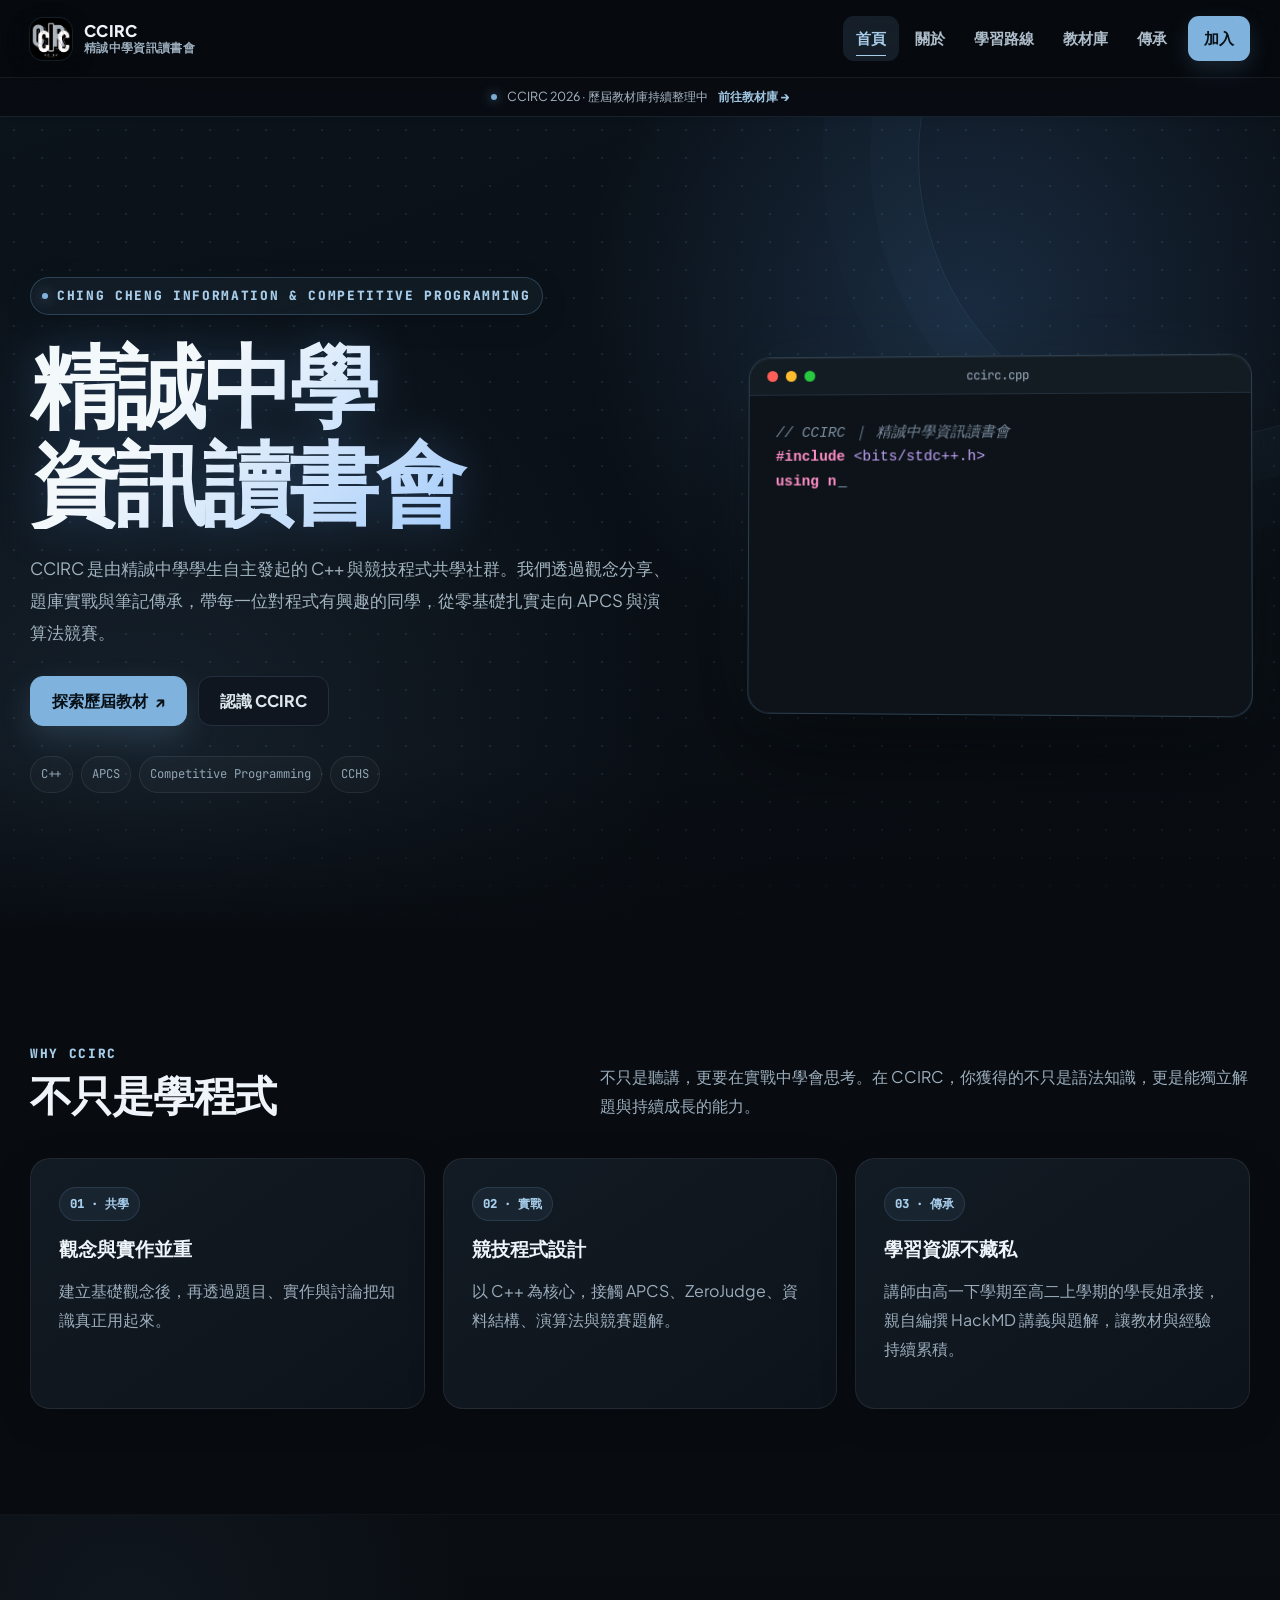
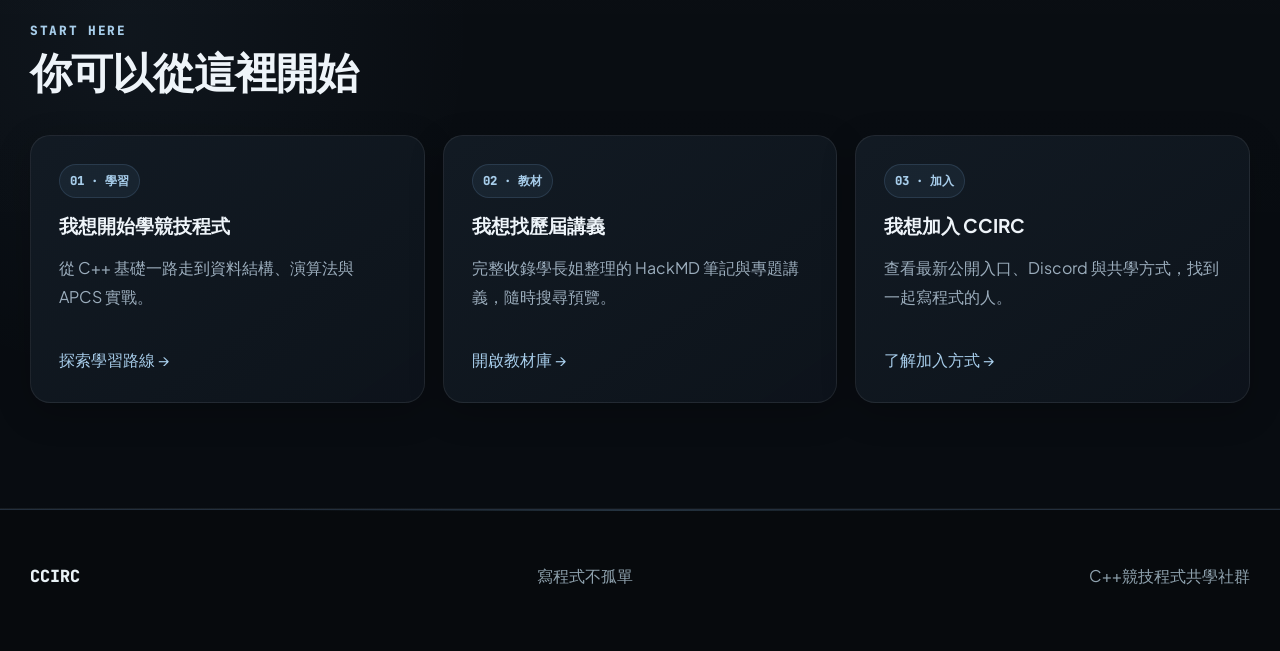
==== index.html @ b78e2c84 "Update index.html" ====
<!doctype html>
<html lang="zh-Hant">
<head>
  <!-- Google tag (gtag.js) -->
  <script async src="https://www.googletagmanager.com/gtag/js?id=G-T9XY0K5D8R"></script>
  <script>
    window.dataLayer = window.dataLayer || [];
    function gtag(){dataLayer.push(arguments);}
    gtag('js', new Date());
  
    gtag('config', 'G-T9XY0K5D8R');
  </script>
  
  <meta name="google-site-verification" content="6H_nYZT_X8BZEgscXC9FrUZGqtCmU8B-8kGt2XJng6M" />
  
  <meta charset="utf-8">
  <meta name="viewport" content="width=device-width,initial-scale=1">
  <title>精誠中學資訊讀書會 CCIRC</title>
  <meta name="description" content="精誠中學資訊讀書會 CCIRC｜C++ 競技程式共學社群，整理歷屆教材、競賽經驗與學習資源。">
  <meta name="theme-color" content="#080c11">
  <link rel="icon" href="favicon.ico" sizes="any"><link rel="icon" type="image/png" sizes="32x32" href="images/favicon-32.png"><link rel="icon" type="image/png" sizes="16x16" href="images/favicon-16.png"><link rel="apple-touch-icon" href="images/apple-touch-icon.png">
  <link rel="stylesheet" href="css/style.css">
  <meta property="og:title" content="精誠中學資訊讀書會 CCIRC｜C++ 競技程式共學社群">
  <meta property="og:description" content="精誠中學資訊讀書會 CCIRC｜C++ 競技程式共學社群，整理歷屆教材、競賽經驗與學習資源。">
  <meta property="og:type" content="website"><meta property="og:image" content="images/logo.png"><meta name="twitter:image" content="images/logo.png">
  <meta name="twitter:card" content="summary">
  <script type="application/ld+json">{"@context":"https://schema.org","@graph":[{"@type":"Organization","name":"精誠中學資訊讀書會 CCIRC","description":"C++ 競技程式共學社群。","logo":"https://ccirc.example.com/images/logo.png","sameAs":["https://www.instagram.com/cchs.ccirc115/","https://hackmd.io/@ccirc","https://hackmd.io/@ccirc3"]},{"@type":"WebSite","name":"精誠中學資訊讀書會 CCIRC","inLanguage":"zh-Hant"}]}</script>
</head>
<body>
<a class="skip-link" href="#main-content">跳到主要內容</a>
<header class="site-header">
  <div class="wrap nav">
    <a class="brand" href="index.html"><img class="brand-mark" src="images/logo.png" alt="CCIRC" width="44" height="44"><span class="brand-text"><span class="brand-title">CCIRC</span><span class="brand-sub">精誠中學資訊讀書會</span></span></a>
    <button class="nav-toggle" aria-label="開啟網站選單" aria-expanded="false" aria-controls="site-nav">☰</button>
    <nav id="site-nav" class="nav-links" aria-label="主要選單">
      <a href="index.html">首頁</a><a href="pages/about.html">關於</a><a href="pages/learning.html">學習路線</a>
      <a href="pages/resources.html">教材庫</a><a href="pages/legacy.html">傳承</a>
      <a href="pages/join.html" class="nav-cta">加入</a>
    </nav>
  </div>
</header>

<main id="main-content">
  <section class="hero">
    <div class="wrap hero-grid">
      <div>
        <p class="eyebrow">CHING CHENG INFORMATION &amp; COMPETITIVE PROGRAMMING</p>
        <h1>精誠中學<br>資訊讀書會</h1>
        <p class="lead">CCIRC 是由精誠中學學生自主發起的 C++ 與競技程式共學社群。我們透過觀念分享、題庫實戰與筆記傳承，帶每一位對程式有興趣的同學，從零基礎扎實走向 APCS 與演算法競賽。</p>
        <div class="btns">
          <a class="btn btn-primary" href="pages/resources.html">探索歷屆教材 <span>↗</span></a>
          <a class="btn btn-secondary" href="pages/about.html">認識 CCIRC</a>
        </div>
        <div class="hero-meta" aria-label="CCIRC 核心特色">
          <span>C++</span><span>APCS</span><span>Competitive Programming</span><span>CCHS</span>
        </div>
      </div>

      <div class="terminal-card">
        <div class="terminal-header">
          <div class="terminal-dots"><span class="dot dot-red"></span><span class="dot dot-yellow"></span><span class="dot dot-green"></span></div>
          <div class="terminal-title">ccirc.cpp</div>
        </div>
        <div class="terminal-body">
          <pre><code id="terminalCode"></code><span class="cursor">_</span></pre>
        </div>
      </div>
    </div>
  </section>

  <section class="section">
    <div class="wrap">
      <div class="section-head">
        <div>
          <p class="kicker">WHY CCIRC</p>
          <h2>不只是學程式</h2>
        </div>
        <p>不只是聽講，更要在實戰中學會思考。在 CCIRC，你獲得的不只是語法知識，更是能獨立解題與持續成長的能力。</p>
      </div>
      <div class="grid">
        <article class="card">
          <span class="badge">01 · 共學</span>
          <h3>觀念與實作並重</h3>
          <p>建立基礎觀念後，再透過題目、實作與討論把知識真正用起來。</p>
        </article>
        <article class="card">
          <span class="badge">02 · 實戰</span>
          <h3>競技程式設計</h3>
          <p>以 C++ 為核心，接觸 APCS、ZeroJudge、資料結構、演算法與競賽題解。</p>
        </article>
        <article class="card">
          <span class="badge">03 · 傳承</span>
          <h3>學習資源不藏私</h3>
          <p>講師由高一下學期至高二上學期的學長姐承接，親自編撰 HackMD 講義與題解，讓教材與經驗持續累積。</p>
        </article>
      </div>
    </div>
  </section>

  <section class="section bg-alt">
    <div class="wrap">
      <div class="section-head">
        <div>
          <p class="kicker">START HERE</p>
          <h2>你可以從這裡開始</h2>
        </div>
      </div>
      <div class="grid start-grid">
        <a class="card" href="pages/learning.html">
          <span class="badge">01 · 學習</span>
          <h3>我想開始學競技程式</h3>
          <p>從 C++ 基礎一路走到資料結構、演算法與 APCS 實戰。</p>
          <span class="arrow">探索學習路線 →</span>
        </a>
        <a class="card" href="pages/resources.html">
          <span class="badge">02 · 教材</span>
          <h3>我想找歷屆講義</h3>
          <p>完整收錄學長姐整理的 HackMD 筆記與專題講義，隨時搜尋預覽。</p>
          <span class="arrow">開啟教材庫 →</span>
        </a>
        <a class="card" href="pages/join.html">
          <span class="badge">03 · 加入</span>
          <h3>我想加入 CCIRC</h3>
          <p>查看最新公開入口、Discord 與共學方式，找到一起寫程式的人。</p>
          <span class="arrow">了解加入方式 →</span>
        </a>
      </div>
    </div>
  </section>
</main>

<footer class="site-footer">
  <div class="wrap footer-inner">
    <span class="footer-brand">CCIRC</span>
    <span>寫程式不孤單</span>
    <span>C++競技程式共學社群</span>
  </div>
</footer>
<script src="js/main.js"></script>
<script src="js/terminal.js"></script>
</body>
</html>
---- css/style.css ----
@import url('https://fonts.googleapis.com/css2?family=JetBrains+Mono:wght@400;600;700&family=Plus+Jakarta+Sans:wght@500;700;800;900&display=swap');

:root{
  --brand:#7fb3dd;
  --brand-strong:#a7cdea;
  --brand-glow:#60a5fa;
  --brand-soft:rgba(127,179,221,.12);
  --brand-line:rgba(127,179,221,.26);
  --bg:#080c11;
  --bg-alt:#0b1119;
  --surface:#10161f;
  --surface-2:#151d28;
  --surface-3:#1a2430;
  --text:#eef4f9;
  --muted:#9badbc;
  --line:#232f3d;
  --header-height:76px;
  --radius:20px;
  --shadow:0 24px 70px rgba(0,0,0,.4);
  --ease:cubic-bezier(.22,.61,.36,1);
  --font-main:'Plus Jakarta Sans','Inter','Noto Sans TC','PingFang TC','Microsoft JhengHei',sans-serif;
  --font-mono:'JetBrains Mono',Consolas,Monaco,monospace;
}
*{box-sizing:border-box}
html{scroll-behavior:smooth;scroll-padding-top:calc(var(--header-height) + 14px);overflow-x:hidden}
body{margin:0;min-width:0;min-height:100vh;overflow-x:hidden;color:var(--text);background:var(--bg);font-family:var(--font-main);line-height:1.75;-webkit-font-smoothing:antialiased}
body.modal-is-open{overflow:hidden}
a{color:inherit;text-decoration:none}
button,input,select{font:inherit}
button{color:inherit}
img,svg,video,iframe{max-width:100%}
.wrap{width:min(1160px,calc(100% - 40px));margin-inline:auto}

/* Accessibility */
.skip-link{position:fixed;left:14px;top:10px;z-index:9000;padding:9px 13px;border-radius:10px;background:var(--brand);color:#081118;font-weight:900;transform:translateY(-160%);transition:transform .18s ease}
.skip-link:focus{transform:translateY(0)}
a:focus-visible,button:focus-visible,input:focus-visible,select:focus-visible{outline:2px solid var(--brand-strong);outline-offset:3px;border-radius:4px}

/* Header / Nav */
.site-header{position:fixed;top:0;left:0;right:0;width:100%;height:var(--header-height);z-index:5000;background:rgba(7,10,14,.78);border-bottom:1px solid var(--line);backdrop-filter:blur(16px);-webkit-backdrop-filter:blur(16px)}
.nav{height:100%;display:flex;align-items:center;justify-content:space-between;gap:18px}
.brand{display:flex;align-items:center;gap:11px;font-weight:900;letter-spacing:.02em}
.brand-mark{width:44px;height:44px;border-radius:14px;display:block;object-fit:cover;background:#000;flex:0 0 auto}
.brand-text{display:flex;flex-direction:column;line-height:1.25}
.brand-text .brand-title{font-size:1rem;color:var(--text)}
.brand-text .brand-sub{font-size:.72rem;color:var(--muted);font-weight:700}
.nav-links{display:flex;align-items:center;gap:4px}
.nav-links a{padding:9px 12px;border-radius:11px;color:#b7c6cf;font-weight:700;font-size:.94rem;white-space:nowrap;transition:background .18s ease,color .18s ease}
.nav-links a:hover,.nav-links a.active{background:var(--brand-soft);color:var(--brand-strong)}
.nav-links a.nav-cta{background:var(--brand);color:#081118;font-weight:800}
.nav-links a.nav-cta:hover{background:var(--brand-strong);color:#081118}
.nav-toggle{display:none;border:1px solid var(--line);background:var(--surface);border-radius:10px;padding:8px 11px;cursor:pointer}
main{display:block;padding-top:var(--header-height)}

/* Hero */
.hero{position:relative;overflow:hidden;padding:112px 0 96px;background-image:radial-gradient(circle at 82% 12%,rgba(96,165,250,.16),transparent 40%),radial-gradient(circle at 8% 85%,rgba(127,179,221,.10),transparent 45%),radial-gradient(rgba(127,179,221,.16) 1.1px,transparent 1.1px),linear-gradient(160deg,#0b131b,#080c11);background-size:100% 100%,100% 100%,26px 26px,100% 100%}
.hero:before{content:"";position:absolute;width:560px;height:560px;right:-200px;top:-240px;border:1px solid rgba(127,179,221,.12);border-radius:50%;box-shadow:0 0 0 48px rgba(127,179,221,.02),0 0 0 96px rgba(127,179,221,.012);pointer-events:none}
.hero-grid{display:grid;grid-template-columns:minmax(0,1.05fr) minmax(340px,.95fr);gap:52px;align-items:center;position:relative;z-index:1}
.eyebrow,.kicker{margin:0;color:var(--brand-strong);font-weight:800;letter-spacing:.13em;font-size:.8rem;font-family:var(--font-mono)}
.hero h1,.page-head h1{margin:14px 0 23px;font-size:clamp(2.6rem,6.4vw,4.9rem);line-height:1.08;letter-spacing:-.04em;font-weight:900}
.hero h1{background:linear-gradient(135deg,#f3f8fb 25%,var(--brand-glow) 120%);-webkit-background-clip:text;background-clip:text;-webkit-text-fill-color:transparent;filter:drop-shadow(0 0 22px rgba(96,165,250,.22))}
.lead{max-width:680px;margin:0;color:#a2b4c0;font-size:1.08rem}
.btns{display:flex;flex-wrap:wrap;gap:11px;margin-top:28px}
.btn,.small-btn{display:inline-flex;align-items:center;justify-content:center;gap:6px;border:1px solid var(--line);border-radius:11px;cursor:pointer;font-weight:750;transition:transform .18s var(--ease),background .18s ease,border-color .18s ease,box-shadow .18s ease}
.btn{min-height:47px;padding:0 19px}
.btn:hover,.small-btn:hover{transform:translateY(-2px)}
.btn-primary,.small-btn.primary{background:var(--brand);border-color:var(--brand);color:#081118}
.btn-primary:hover,.small-btn.primary:hover{background:var(--brand-strong);box-shadow:0 0 22px rgba(96,165,250,.28)}
.btn-secondary,.small-btn{background:var(--surface);color:#dce8ee}
.btn-secondary:hover,.small-btn:hover{border-color:var(--brand-line);background:var(--surface-2)}

/* Terminal card */
.terminal-card{background:#0d1319;border:1px solid rgba(127,179,221,.28);border-radius:18px;overflow:hidden;box-shadow:0 22px 60px rgba(0,0,0,.55),0 0 40px rgba(127,179,221,.10);font-family:var(--font-mono);width:100%;max-width:560px;margin-left:auto;transition:border-color .3s ease,box-shadow .3s ease}
.terminal-card:hover{border-color:rgba(127,179,221,.5);box-shadow:0 26px 70px rgba(0,0,0,.6),0 0 55px rgba(127,179,221,.2)}
.terminal-header{background:#131b23;padding:12px 18px;display:flex;align-items:center;border-bottom:1px solid var(--line);position:relative}
.terminal-dots{display:flex;gap:8px}
.dot{width:11px;height:11px;border-radius:50%}
.dot-red{background:#ff5f56}.dot-yellow{background:#ffbd2e}.dot-green{background:#27c93f}
.terminal-title{position:absolute;left:50%;transform:translateX(-50%);font-size:.78rem;color:var(--muted)}
.terminal-body{padding:22px 24px;color:var(--text);font-size:.92rem;line-height:1.65;min-height:260px}
.terminal-body pre{margin:0;white-space:pre-wrap;word-break:break-word}
.cursor{display:inline-block;color:var(--brand-strong);font-weight:bold;animation:blink .8s infinite;margin-left:2px}
@keyframes blink{0%,100%{opacity:1}50%{opacity:0}}
.token-comment{color:#7a8a9c;font-style:italic}
.token-keyword{color:#ff8fc7;font-weight:700}
.token-header{color:#c3a4fb}
.token-string{color:#f3f79e}
.token-func{color:#63f091}

/* Cards / sections */
.hero-panel,.card{background:var(--surface);border:1px solid var(--line);border-radius:var(--radius);box-shadow:0 10px 34px rgba(0,0,0,.22)}
.hero-panel{padding:30px;box-shadow:var(--shadow)}
.badge,.tag{display:inline-flex;align-items:center;padding:5px 10px;border-radius:999px;background:var(--brand-soft);color:var(--brand-strong);font-weight:800;font-size:.77rem;font-family:var(--font-mono)}
.hero-panel h2{font-size:1.6rem;line-height:1.4;margin:22px 0 18px}
.hero-panel p,.card p,.section-head>p,.page-head p{color:var(--muted)}
.mini-stat{display:grid;grid-template-columns:repeat(2,minmax(0,1fr));gap:12px;margin-top:20px}
.mini-stat div{padding:16px;background:var(--brand-soft);border:1px solid rgba(127,179,221,.1);border-radius:15px}
.mini-stat strong{display:block;color:var(--brand-strong);font-size:1.5rem;line-height:1.2;font-family:var(--font-mono)}
.mini-stat span{display:block;color:#a9bac5;margin-top:4px;font-size:.9rem}
.section{padding:80px 0}
.section-head{display:flex;justify-content:space-between;gap:30px;align-items:end;margin-bottom:30px}
.section-head>div{min-width:0}
.section-head h2{margin:5px 0 0;font-size:clamp(1.8rem,4vw,2.6rem);line-height:1.2;font-weight:850}
.section-head>p{max-width:650px;margin:0}
.section-head.center{display:block;text-align:center;max-width:640px;margin-inline:auto}
.section-head.center>p{margin:12px auto 0}
.grid{display:grid;grid-template-columns:repeat(3,minmax(0,1fr));gap:18px}
.grid-2{grid-template-columns:repeat(2,minmax(0,1fr))}
.card{padding:24px;min-width:0;transition:transform .25s var(--ease),border-color .18s ease,box-shadow .25s ease}
.card:hover{transform:translateY(-4px);border-color:var(--brand-line);box-shadow:0 10px 30px rgba(0,0,0,.5),0 0 22px rgba(127,179,221,.12)}
.card-icon{font-size:1.7rem;margin-bottom:10px}
.card h3{margin:14px 0 8px;line-height:1.4}
.card-icon+h3{margin-top:0}

.page-head{padding:70px 0 46px;background:linear-gradient(150deg,#0c141c,#0e1620);border-bottom:1px solid var(--line)}
.page-head h1{font-size:clamp(2.4rem,5.6vw,4.2rem);color:#edf4f8}
.page-head p{max-width:760px;margin:0;font-size:1.05rem}

/* Info block (about page) */
.info-block h2{font-size:1.7rem;margin:0 0 14px;font-weight:850}
.info-block h3{font-size:1.2rem;margin:0 0 14px}
.info-block p{color:var(--muted);margin:0 0 14px}
.info-block p:last-child{margin-bottom:0}
.info-block.panel{background:var(--surface);border:1px solid var(--line);border-radius:var(--radius);padding:30px}
.timeline-list{list-style:none;margin:0;padding:0}
.timeline-list li{margin-bottom:16px;color:var(--muted);font-size:.94rem;padding-left:18px;position:relative}
.timeline-list li:before{content:"";position:absolute;left:0;top:9px;width:6px;height:6px;border-radius:50%;background:var(--brand)}
.timeline-list strong{color:var(--text)}
.partner-subtitle{font-size:1rem;color:var(--brand-strong);margin:0 0 18px;text-align:center;font-family:var(--font-mono);letter-spacing:.04em}
.support-card-wrap{max-width:720px;margin:0 auto 8px;width:100%}
.support-equal-card{padding:22px 28px;min-height:110px;display:flex;align-items:center;gap:22px;border-radius:16px;background:var(--surface);border:1px solid var(--line);text-decoration:none;transition:all .25s ease}
.support-equal-card:hover{border-color:var(--brand-line);transform:translateY(-3px);box-shadow:0 10px 28px rgba(0,0,0,.35)}
.school-logo-box{width:62px;height:62px;border-radius:50%;background:#fff;border:2px solid rgba(255,255,255,.85);display:flex;align-items:center;justify-content:center;flex-shrink:0;padding:6px;box-shadow:0 0 15px rgba(255,255,255,.18)}
.school-logo{width:100%;height:100%;object-fit:contain}
.partner-info h3,.advisor-info h3{font-size:1.15rem;color:var(--text);margin:0 0 4px}
.text-accent{color:var(--brand-strong)}
.alumni-box{background:linear-gradient(135deg,rgba(127,179,221,.09) 0%,rgba(16,22,31,.9) 100%)}
.alumni-badge{font-family:var(--font-mono);font-size:.78rem;font-weight:800;color:#fbbf24;background:rgba(251,191,36,.12);border:1px solid rgba(251,191,36,.32);padding:8px 15px;border-radius:50px;flex-shrink:0}
.alumni-text h3{font-size:1.08rem;color:var(--text);margin-bottom:4px}
.alumni-text p{font-size:.9rem;color:var(--muted);margin:0}

/* Roadmap (learning page) */
.roadmap{position:relative;max-width:840px;margin:0 auto;padding-left:32px}
.roadmap:before{content:"";position:absolute;top:6px;bottom:6px;left:20px;width:2px;background:linear-gradient(180deg,var(--brand) 0%,rgba(35,47,61,.2) 100%)}
.roadmap-step{position:relative;margin-bottom:34px}
.roadmap-step:last-child{margin-bottom:0}
.roadmap-marker{position:absolute;left:-32px;top:0;width:42px;height:42px;border-radius:50%;background:var(--bg);border:2px solid var(--brand);color:var(--text);display:flex;align-items:center;justify-content:center;font-weight:800;font-size:.86rem;font-family:var(--font-mono);z-index:2;box-shadow:0 0 14px rgba(127,179,221,.3)}
.roadmap-content{background:var(--surface);border:1px solid var(--line);border-radius:18px;padding:24px;margin-left:26px;transition:transform .2s ease,border-color .2s ease}
.roadmap-content:hover{transform:translateY(-3px);border-color:var(--brand-line)}
.roadmap-header{display:flex;align-items:center;gap:12px;margin-bottom:10px;flex-wrap:wrap}
.roadmap-header h3{font-size:1.2rem;color:var(--text);margin:0}
.roadmap-desc{color:var(--muted);font-size:.92rem;margin:0 0 16px}
.roadmap-topics{list-style:none;padding:0;margin:0 0 16px}
.roadmap-topics li{font-size:.9rem;color:var(--muted);position:relative;padding-left:20px;margin-bottom:7px}
.roadmap-topics li:before{content:"▸";position:absolute;left:0;color:var(--brand-strong)}
.roadmap-topics code{background:var(--bg-alt);color:var(--brand-strong);padding:2px 6px;border-radius:4px;font-family:var(--font-mono);font-size:.82rem}
.roadmap-footer{border-top:1px dashed var(--line);padding-top:12px;margin-top:4px}
.target-badge{font-size:.8rem;color:var(--brand-strong);font-weight:700;font-family:var(--font-mono)}
.tag-basic{background:rgba(52,211,153,.15);color:#34d399}
.tag-stl{background:rgba(96,165,250,.15);color:#60a5fa}
.tag-algo{background:rgba(251,191,36,.15);color:#fbbf24}
.tag-advanced{background:rgba(248,113,113,.15);color:#f87171}

/* Resources */
.notice{padding:16px 20px;background:var(--brand-soft);border:1px solid rgba(127,179,221,.16);border-left:4px solid var(--brand);border-radius:12px;color:#b8c8d2;display:flex;gap:14px;align-items:flex-start}
.notice-icon{font-size:1.3rem;line-height:1.2}
.resource-toolbar{display:grid;grid-template-columns:minmax(0,1fr) auto auto;gap:10px;margin:24px 0}
.resource-toolbar input,.resource-toolbar select{width:100%;min-height:47px;padding:0 14px;border:1px solid var(--line);border-radius:11px;background:var(--surface);color:var(--text);outline:none}
.resource-toolbar input::placeholder{color:#718693}
.resource-toolbar input:focus,.resource-toolbar select:focus{border-color:var(--brand);box-shadow:0 0 0 3px rgba(127,179,221,.12)}
.cohort-filters{display:flex;flex-wrap:wrap;gap:9px;margin-bottom:24px}
.filter-chip{background:var(--surface);border:1px solid var(--line);color:var(--muted);padding:9px 16px;border-radius:30px;font-size:.86rem;font-weight:700;cursor:pointer;transition:all .18s ease}
.filter-chip.active,.filter-chip:hover{background:var(--brand);color:#081118;border-color:var(--brand)}
.resource-grid{display:grid;grid-template-columns:repeat(3,minmax(0,1fr));gap:18px;min-width:0}
.resource-card{display:flex;flex-direction:column}
.resource-card h3{overflow-wrap:anywhere;margin-top:14px}
.resource-card p{font-size:.94rem;overflow-wrap:anywhere;flex:1 0 auto}
.tags{display:flex;gap:7px;flex-wrap:wrap}
.actions{display:flex;gap:8px;flex-wrap:wrap;margin-top:17px}
.small-btn{padding:8px 12px;font-size:.88rem}
.empty{padding:36px;text-align:center;color:var(--muted);background:var(--surface);border:1px dashed var(--line);border-radius:16px}

/* Timeline (legacy page) */
.timeline{position:relative;max-width:900px}
.timeline:before{content:"";position:absolute;left:14px;top:8px;bottom:0;width:2px;background:var(--line)}
.timeline-item{position:relative;padding:0 0 36px 50px}
.timeline-dot{position:absolute;left:7px;top:7px;width:16px;height:16px;border-radius:50%;background:var(--brand);border:4px solid var(--bg);box-shadow:0 0 0 2px var(--brand)}

/* Footer */
.site-footer{padding:42px 0;border-top:1px solid var(--line);background:#070a0d;color:#8fa2ae}
.footer-inner{display:flex;justify-content:space-between;gap:20px;flex-wrap:wrap}
.footer-brand{font-weight:900;color:#e8f1f5;font-family:var(--font-mono)}
.back-to-top{position:fixed;right:20px;bottom:20px;z-index:5200;width:46px;height:46px;border:1px solid var(--brand-line);border-radius:50%;background:#131c25;color:#dcebf4;display:grid;place-items:center;cursor:pointer;font-size:1.15rem;font-weight:900;opacity:0;visibility:hidden;pointer-events:none;transform:translateY(8px);transition:opacity .18s ease,visibility .18s ease,transform .18s ease,background .18s ease;box-shadow:0 12px 30px rgba(0,0,0,.35)}
.back-to-top.is-visible{opacity:1;visibility:visible;pointer-events:auto;transform:translateY(0)}
.back-to-top:hover{background:#1c2b38}

/* Modal (resource preview) */
.modal{position:fixed;inset:0;z-index:7000;display:none;align-items:center;justify-content:center;padding:20px;background:rgba(3,6,9,.8);backdrop-filter:blur(6px);-webkit-backdrop-filter:blur(6px)}
.modal.open{display:flex}
.modal-box{width:min(1100px,100%);height:min(88vh,900px);min-height:0;background:var(--surface);border:1px solid var(--line);border-radius:18px;overflow:hidden;box-shadow:0 30px 100px rgba(0,0,0,.55);display:flex;flex-direction:column}
.modal-head{flex:0 0 auto;min-height:58px;display:flex;align-items:center;justify-content:space-between;gap:15px;padding:11px 15px;border-bottom:1px solid var(--line);background:#11181f}
.modal-head strong{overflow:hidden;text-overflow:ellipsis;white-space:nowrap}
.modal-close{width:36px;height:36px;border:1px solid var(--line);border-radius:10px;background:var(--surface-2);color:#cfe2ed;cursor:pointer;font-size:1.25rem;line-height:1}
.preview-frame{display:block;flex:1 1 auto;width:100%;height:100%;min-height:0;border:0;background:#fff}
.modal-foot{flex:0 0 auto;display:flex;justify-content:flex-end;padding:10px 14px;border-top:1px solid var(--line);background:#0e151b}
.preview-fallback{flex:0 0 auto;padding:11px 14px;border-top:1px solid var(--line);background:#141e26;color:#a8bbc6}
.preview-fallback strong{display:block;color:#e7f1f5}
.preview-fallback span{font-size:.84rem}


/* Stories page removed — archive styles intentionally omitted. */


/* =========================================================
   CCIRC V4 UI UPGRADE
   Inspired by contemporary motion-led landing pages and
   announcement/banner component patterns.
   Brand palette intentionally preserved.
   ========================================================= */

:root{
  --ui-max:1220px;
  --glass:rgba(13,19,26,.72);
  --glass-strong:rgba(16,23,31,.9);
  --hairline:rgba(255,255,255,.075);
  --motion-fast:180ms;
  --motion-med:420ms;
  --motion-slow:760ms;
}

::selection{background:rgba(127,179,221,.28);color:var(--text)}
body{background:
  radial-gradient(circle at 50% -10%,rgba(127,179,221,.035),transparent 34%),
  var(--bg)}
body:before{
  content:"";position:fixed;inset:0;pointer-events:none;z-index:-2;
  background-image:linear-gradient(rgba(127,179,221,.025) 1px,transparent 1px),
                   linear-gradient(90deg,rgba(127,179,221,.025) 1px,transparent 1px);
  background-size:48px 48px;
  mask-image:linear-gradient(to bottom,black,transparent 75%);
}

.wrap{width:min(var(--ui-max),calc(100% - 44px))}
.site-header{
  height:78px;
  background:rgba(6,9,13,.64);
  border-bottom:1px solid rgba(255,255,255,.07);
  box-shadow:0 10px 40px rgba(0,0,0,.12);
  transition:background .3s ease,box-shadow .3s ease,transform .3s ease;
}
.site-header.is-scrolled{
  background:rgba(7,10,14,.88);
  box-shadow:0 16px 48px rgba(0,0,0,.28);
}
.brand{gap:12px}
.brand-mark{
  width:42px;height:42px;border-radius:13px;
  box-shadow:0 0 0 1px rgba(127,179,221,.12),0 8px 24px rgba(0,0,0,.22);
  transition:transform .35s var(--ease),box-shadow .35s ease;
}
.brand:hover .brand-mark{transform:rotate(-4deg) scale(1.04);box-shadow:0 0 0 1px var(--brand-line),0 10px 30px rgba(0,0,0,.3)}
.nav-links{gap:3px}
.nav-links a{
  position:relative;
  padding:9px 13px;
  color:#aebdca;
}
.nav-links a:after{
  content:"";position:absolute;left:13px;right:13px;bottom:5px;height:1px;
  background:var(--brand-strong);transform:scaleX(0);transform-origin:center;
  transition:transform .25s var(--ease);
}
.nav-links a:hover:after,.nav-links a.active:after{transform:scaleX(1)}
.nav-links a.nav-cta{
  margin-left:5px;padding-inline:16px;
  box-shadow:0 8px 22px rgba(127,179,221,.16);
}
.nav-links a.nav-cta:after{display:none}
main{padding-top:116px}

.ccirc-announcement{
  position:fixed;top:78px;left:0;right:0;z-index:4900;
  border-bottom:1px solid rgba(127,179,221,.12);
  background:rgba(9,14,20,.78);
  backdrop-filter:blur(12px);-webkit-backdrop-filter:blur(12px);
}
.ccirc-announcement-inner{
  min-height:38px;display:flex;align-items:center;justify-content:center;
  gap:10px;padding:7px 0;font-size:.78rem;color:#aebdca;
}
.ccirc-announcement a{color:var(--brand-strong);font-weight:800}
.ccirc-announcement .announce-dot{
  width:6px;height:6px;border-radius:50%;background:var(--brand);
  box-shadow:0 0 12px rgba(127,179,221,.7);
  animation:announcePulse 2s ease-in-out infinite;
}
@keyframes announcePulse{50%{opacity:.45;transform:scale(.8)}}

.hero{
  min-height:calc(100svh - 78px);
  display:flex;align-items:center;
  padding:112px 0 96px;
  background-image:
    radial-gradient(circle at 76% 24%,rgba(96,165,250,.18),transparent 34%),
    radial-gradient(circle at 12% 78%,rgba(127,179,221,.10),transparent 40%),
    radial-gradient(rgba(127,179,221,.13) 1px,transparent 1px),
    linear-gradient(160deg,#0b131b,#080c11);
  background-size:100% 100%,100% 100%,28px 28px,100% 100%;
}
.hero:after{
  content:"";position:absolute;inset:auto 0 0;height:180px;
  background:linear-gradient(to bottom,transparent,var(--bg));
  pointer-events:none;
}
.hero-grid{grid-template-columns:minmax(0,1.12fr) minmax(360px,.88fr);gap:72px}
.hero .eyebrow{
  display:inline-flex;align-items:center;gap:9px;
  padding:7px 11px;border:1px solid var(--brand-line);border-radius:999px;
  background:rgba(127,179,221,.055);box-shadow:0 8px 30px rgba(0,0,0,.12);
}
.hero .eyebrow:before{content:"";width:6px;height:6px;border-radius:50%;background:var(--brand);box-shadow:0 0 14px rgba(127,179,221,.75)}
.hero h1{font-size:clamp(3.1rem,7vw,6.35rem);max-width:760px;margin-top:20px}
.lead{max-width:690px;font-size:1.06rem;line-height:1.9}
.btn{
  min-height:50px;padding:0 21px;border-radius:13px;
  position:relative;overflow:hidden;
}
.btn:before{
  content:"";position:absolute;inset:0;background:linear-gradient(110deg,transparent 20%,rgba(255,255,255,.2),transparent 80%);
  transform:translateX(-120%);transition:transform .55s ease;
}
.btn:hover:before{transform:translateX(120%)}
.btn-primary{box-shadow:0 12px 30px rgba(127,179,221,.18)}

.hero-meta{
  display:flex;flex-wrap:wrap;gap:8px;margin-top:30px;
}
.hero-meta span{
  padding:7px 10px;border:1px solid var(--hairline);border-radius:999px;
  color:#91a5b3;background:rgba(255,255,255,.025);font-size:.76rem;font-family:var(--font-mono)
}

.terminal-card{
  max-width:590px;border-radius:22px;
  box-shadow:0 34px 90px rgba(0,0,0,.56),0 0 70px rgba(127,179,221,.08);
  transform:perspective(1200px) rotateY(-3deg) rotateX(1deg);
  transition:transform .55s var(--ease),box-shadow .55s ease,border-color .35s ease;
}
.terminal-card:hover{transform:perspective(1200px) rotateY(0) rotateX(0) translateY(-5px)}
.terminal-header{padding:13px 18px}
.terminal-body{min-height:320px;padding:26px 27px}
.terminal-card:after{
  content:"";position:absolute;inset:0;pointer-events:none;border-radius:inherit;
  box-shadow:inset 0 1px rgba(255,255,255,.06);
}

.section{padding:105px 0}
.section-head{margin-bottom:38px}
.section-head h2{letter-spacing:-.025em}
.section-head>p{line-height:1.8}
.bg-alt{
  background:
    radial-gradient(circle at 10% 20%,rgba(127,179,221,.05),transparent 28%),
    linear-gradient(180deg,rgba(255,255,255,.012),transparent);
  border-top:1px solid rgba(255,255,255,.035);
  border-bottom:1px solid rgba(255,255,255,.035);
}

.card,.info-block.panel,.roadmap-content,.support-equal-card{
  position:relative;overflow:hidden;
  background:linear-gradient(145deg,rgba(20,28,38,.9),rgba(14,20,28,.92));
  border-color:rgba(255,255,255,.075);
}
.card:before,.info-block.panel:before,.roadmap-content:before,.support-equal-card:before{
  content:"";position:absolute;inset:0;pointer-events:none;
  background:radial-gradient(260px circle at var(--mx,50%) var(--my,0%),rgba(127,179,221,.11),transparent 70%);
  opacity:0;transition:opacity .3s ease;
}
.card:hover:before,.info-block.panel:hover:before,.roadmap-content:hover:before,.support-equal-card:hover:before{opacity:1}
.card{padding:28px;min-height:205px}
.card:hover{transform:translateY(-7px);border-color:rgba(127,179,221,.32);box-shadow:0 22px 48px rgba(0,0,0,.38),0 0 30px rgba(127,179,221,.08)}
.card h3{font-size:1.18rem}
.card p{line-height:1.8}
.badge,.tag{
  position:relative;z-index:1;
  border:1px solid rgba(127,179,221,.16);
  background:rgba(127,179,221,.075);
}

.start-grid{grid-template-columns:repeat(3,minmax(0,1fr))}
.start-grid .card{min-height:190px}
.start-grid .card .arrow{display:inline-block;margin-top:18px;color:var(--brand-strong);transition:transform .25s ease}
.start-grid .card:hover .arrow{transform:translateX(6px)}

.page-head{
  position:relative;overflow:hidden;
  padding:105px 0 65px;
  background:
    radial-gradient(circle at 84% 10%,rgba(96,165,250,.13),transparent 32%),
    radial-gradient(circle at 8% 80%,rgba(127,179,221,.07),transparent 30%),
    linear-gradient(150deg,#0c141c,#0e1620);
}
.page-head:before{
  content:"";position:absolute;right:-100px;top:-150px;width:420px;height:420px;
  border:1px solid rgba(127,179,221,.13);border-radius:50%;
  box-shadow:0 0 0 35px rgba(127,179,221,.025),0 0 0 70px rgba(127,179,221,.018);
}
.page-head h1{position:relative;z-index:1}
.page-head p{position:relative;z-index:1}

.resource-toolbar{
  padding:12px;border:1px solid rgba(255,255,255,.06);border-radius:17px;
  background:rgba(12,18,25,.7);box-shadow:0 15px 40px rgba(0,0,0,.18);
}
.resource-toolbar input,.resource-toolbar select{background:#111923;border-color:rgba(255,255,255,.07);border-radius:12px}
.resource-card{min-height:255px}
.resource-card .actions{margin-top:20px}
.filter-chip{background:rgba(255,255,255,.025);border-color:rgba(255,255,255,.07)}
.filter-chip.active{box-shadow:0 8px 22px rgba(127,179,221,.16)}

.notice{
  border-radius:16px;
  background:linear-gradient(90deg,rgba(127,179,221,.08),rgba(127,179,221,.035));
  box-shadow:0 12px 32px rgba(0,0,0,.12)
}

.roadmap{max-width:940px}
.roadmap-content{padding:29px;border-radius:20px}
.roadmap-marker{width:46px;height:46px}
.roadmap-step{margin-bottom:42px}
.roadmap-step:hover .roadmap-marker{box-shadow:0 0 0 5px rgba(127,179,221,.07),0 0 26px rgba(127,179,221,.35)}

.timeline{max-width:960px}
.timeline-item{
  padding:0 0 48px 64px;
  transition:transform .35s var(--ease);
}
.timeline-item:hover{transform:translateX(5px)}
.timeline-item h3{font-size:1.3rem;margin:14px 0 7px}
.timeline-item p{color:var(--muted);max-width:680px}
.timeline-dot{left:5px;width:20px;height:20px}

.site-footer{
  position:relative;padding:52px 0 60px;
  background:#070a0d;
}
.site-footer:before{
  content:"";position:absolute;top:0;left:50%;width:min(720px,70%);height:1px;
  transform:translateX(-50%);background:linear-gradient(90deg,transparent,var(--brand-line),transparent)
}
.footer-inner{align-items:center}
.footer-brand{font-size:1.05rem}

.ccirc-reveal{
  opacity:0;transform:translateY(22px);
  transition:opacity .72s var(--ease),transform .72s var(--ease);
}
.ccirc-reveal.is-visible{opacity:1;transform:none}
.ccirc-reveal:nth-child(2){transition-delay:70ms}
.ccirc-reveal:nth-child(3){transition-delay:140ms}
.ccirc-reveal:nth-child(4){transition-delay:210ms}

.scroll-progress{
  position:fixed;left:0;top:0;height:2px;width:100%;z-index:9999;
  transform-origin:left center;transform:scaleX(0);
  background:linear-gradient(90deg,var(--brand),var(--brand-strong));
  box-shadow:0 0 12px rgba(127,179,221,.5);
}

.modal-box{border-radius:22px;box-shadow:0 40px 120px rgba(0,0,0,.65)}
.modal-head{min-height:62px}
.modal-close:hover{border-color:var(--brand-line);background:#1a2530}

@media (max-width:900px){
  .hero{min-height:auto;padding:82px 0 80px}
  .hero-grid{grid-template-columns:1fr;gap:48px}
  .terminal-card{margin:0;max-width:none;transform:none}
  .terminal-card:hover{transform:translateY(-4px)}
  .grid,.resource-grid,.start-grid{grid-template-columns:repeat(2,minmax(0,1fr))}
  .section{padding:82px 0}
}
@media (max-width:700px){
  .wrap{width:min(100% - 28px,var(--ui-max))}
  .site-header{height:70px}
  .ccirc-announcement{top:70px}
  main{padding-top:108px}
  .brand-text .brand-sub{display:none}
  .nav-toggle{display:block}
  .nav-links{
    position:absolute;top:calc(100% + 8px);left:14px;right:14px;
    padding:9px;display:grid;gap:3px;
    background:rgba(10,15,21,.96);border:1px solid rgba(255,255,255,.08);
    border-radius:17px;box-shadow:0 22px 60px rgba(0,0,0,.45);
    opacity:0;visibility:hidden;transform:translateY(-8px);
    transition:opacity .2s ease,transform .2s ease,visibility .2s ease;
  }
  .nav-links.open{opacity:1;visibility:visible;transform:none}
  .nav-links a{padding:12px 13px}
  .nav-links a.nav-cta{margin-left:0}
  .ccirc-announcement-inner{font-size:.7rem;text-align:center}
  .hero{padding:66px 0 68px}
  .hero h1{font-size:clamp(2.8rem,15vw,4.4rem)}
  .lead{font-size:.98rem}
  .hero-meta{margin-top:23px}
  .terminal-body{min-height:270px;padding:21px 18px;font-size:.78rem}
  .section{padding:70px 0}
  .section-head{display:block}
  .section-head>p{margin-top:14px}
  .grid,.resource-grid,.grid-2,.start-grid{grid-template-columns:1fr}
  .card{min-height:0;padding:24px}
  .page-head{padding:72px 0 48px}
  .page-head h1{font-size:clamp(2.35rem,12vw,3.6rem)}
  .resource-toolbar{grid-template-columns:1fr}
  .roadmap{padding-left:24px}
  .roadmap:before{left:11px}
  .roadmap-marker{left:-24px;width:38px;height:38px;font-size:.75rem}
  .roadmap-content{margin-left:18px;padding:22px}
  .support-equal-card{padding:20px}
  .timeline-item{padding-left:48px}
}
@media (prefers-reduced-motion:reduce){
  *,*:before,*:after{scroll-behavior:auto!important;animation-duration:.001ms!important;animation-iteration-count:1!important;transition-duration:.001ms!important}
  .ccirc-reveal{opacity:1;transform:none}
  .terminal-card{transform:none}
}
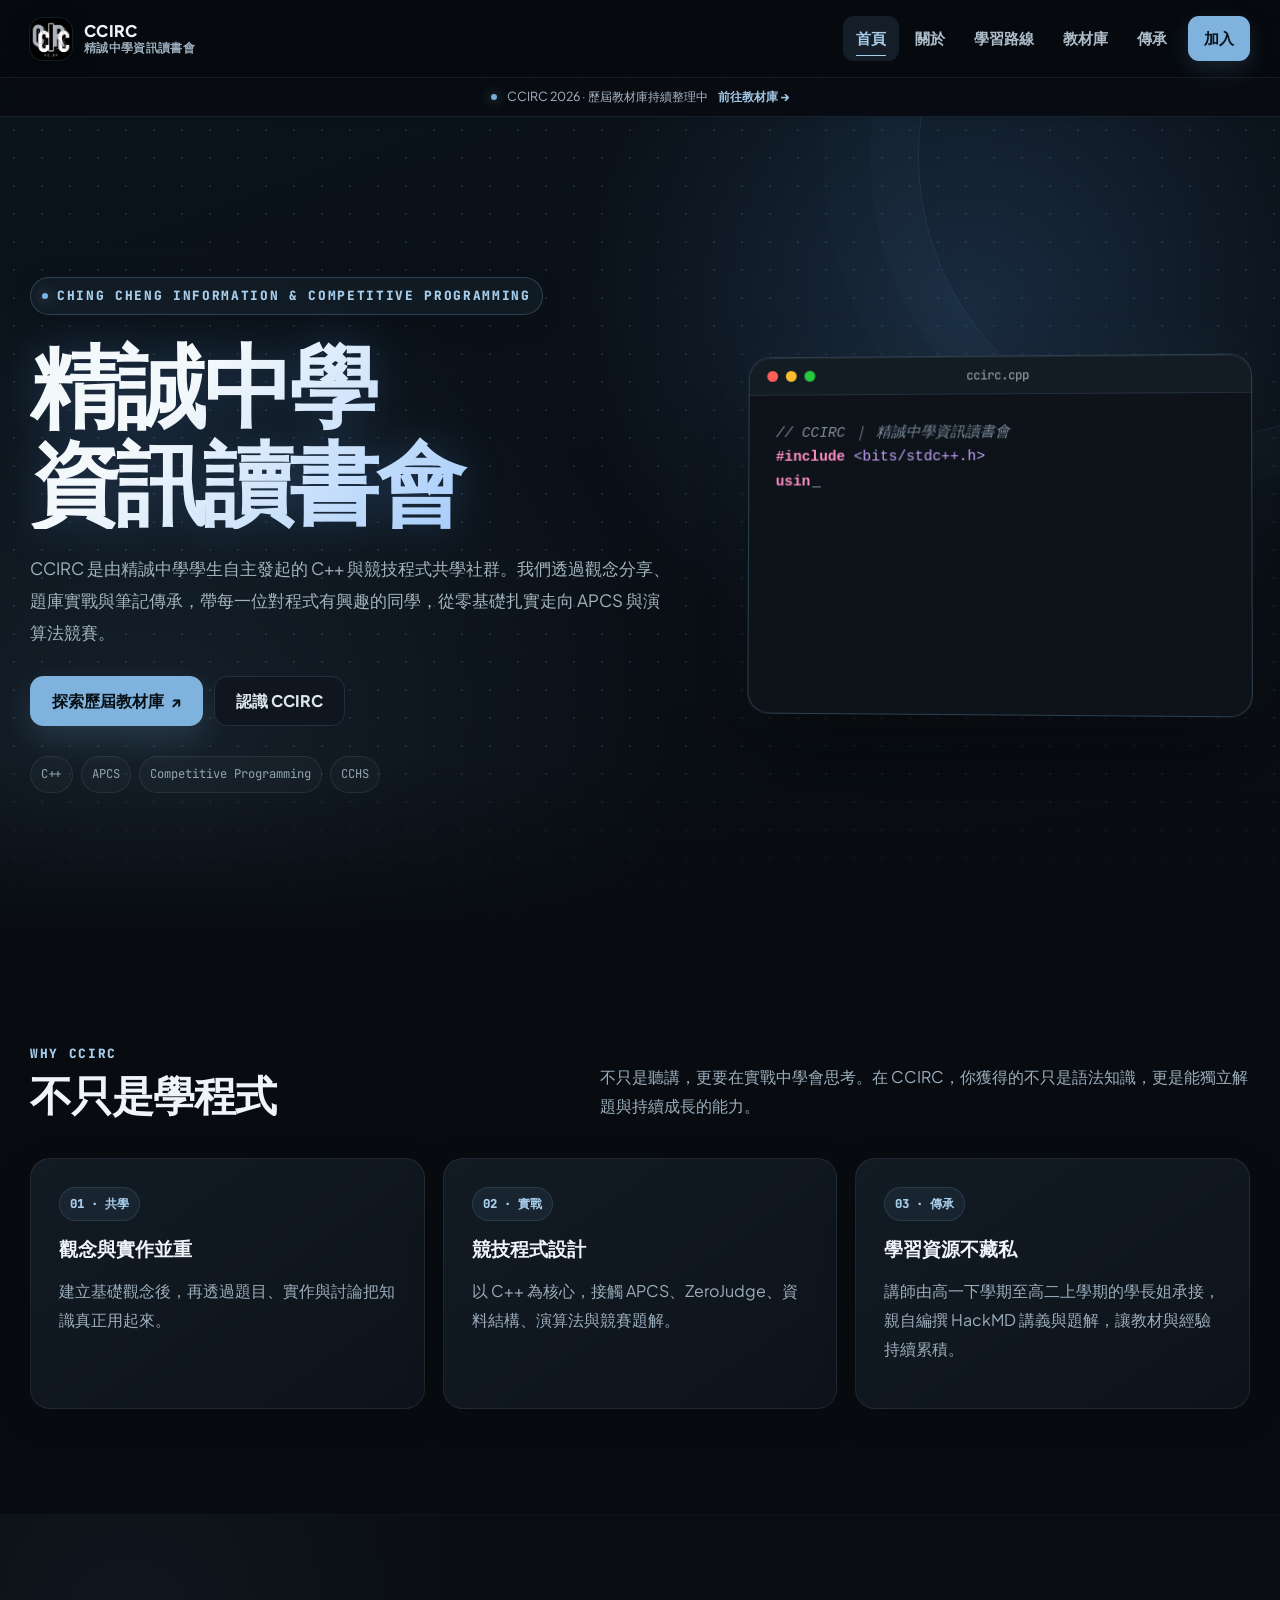
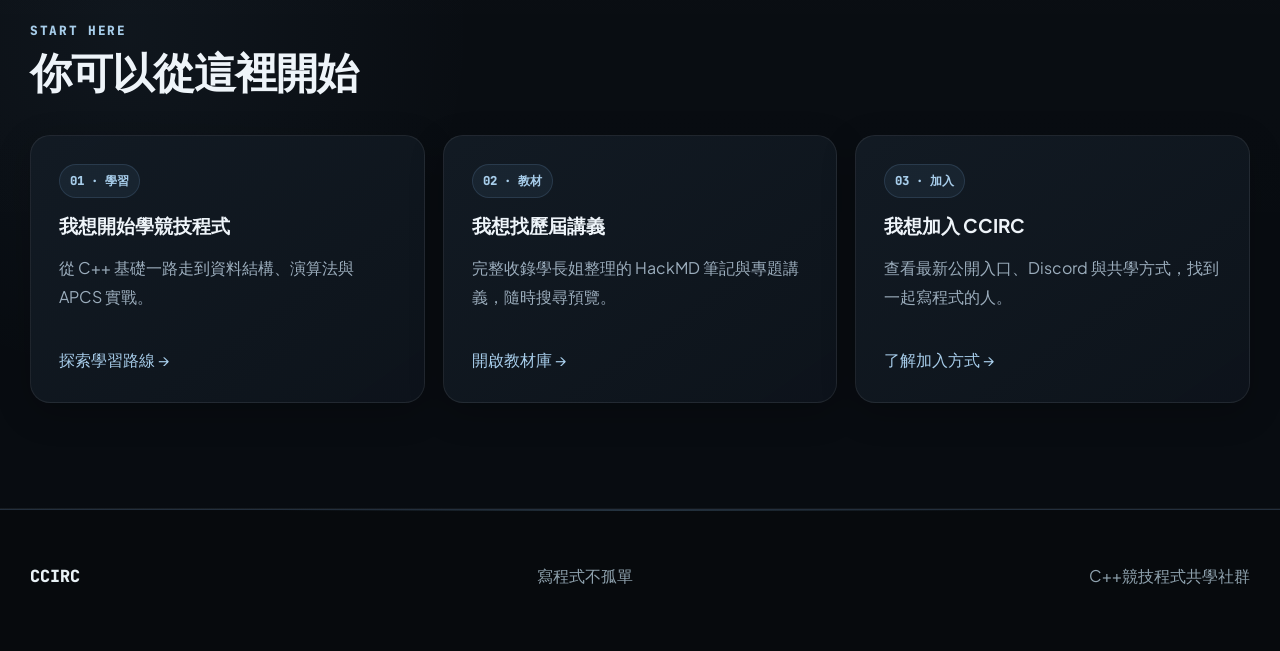
==== commit 129ac135: "Update index.html" ====
--- a/index.html
+++ b/index.html
@@ -48,7 +48,7 @@
         <h1>精誠中學<br>資訊讀書會</h1>
         <p class="lead">CCIRC 是由精誠中學學生自主發起的 C++ 與競技程式共學社群。我們透過觀念分享、題庫實戰與筆記傳承，帶每一位對程式有興趣的同學，從零基礎扎實走向 APCS 與演算法競賽。</p>
         <div class="btns">
-          <a class="btn btn-primary" href="pages/resources.html">探索歷屆教材 <span>↗</span></a>
+          <a class="btn btn-primary" href="pages/resources.html">探索歷屆教材庫 <span>↗</span></a>
           <a class="btn btn-secondary" href="pages/about.html">認識 CCIRC</a>
         </div>
         <div class="hero-meta" aria-label="CCIRC 核心特色">
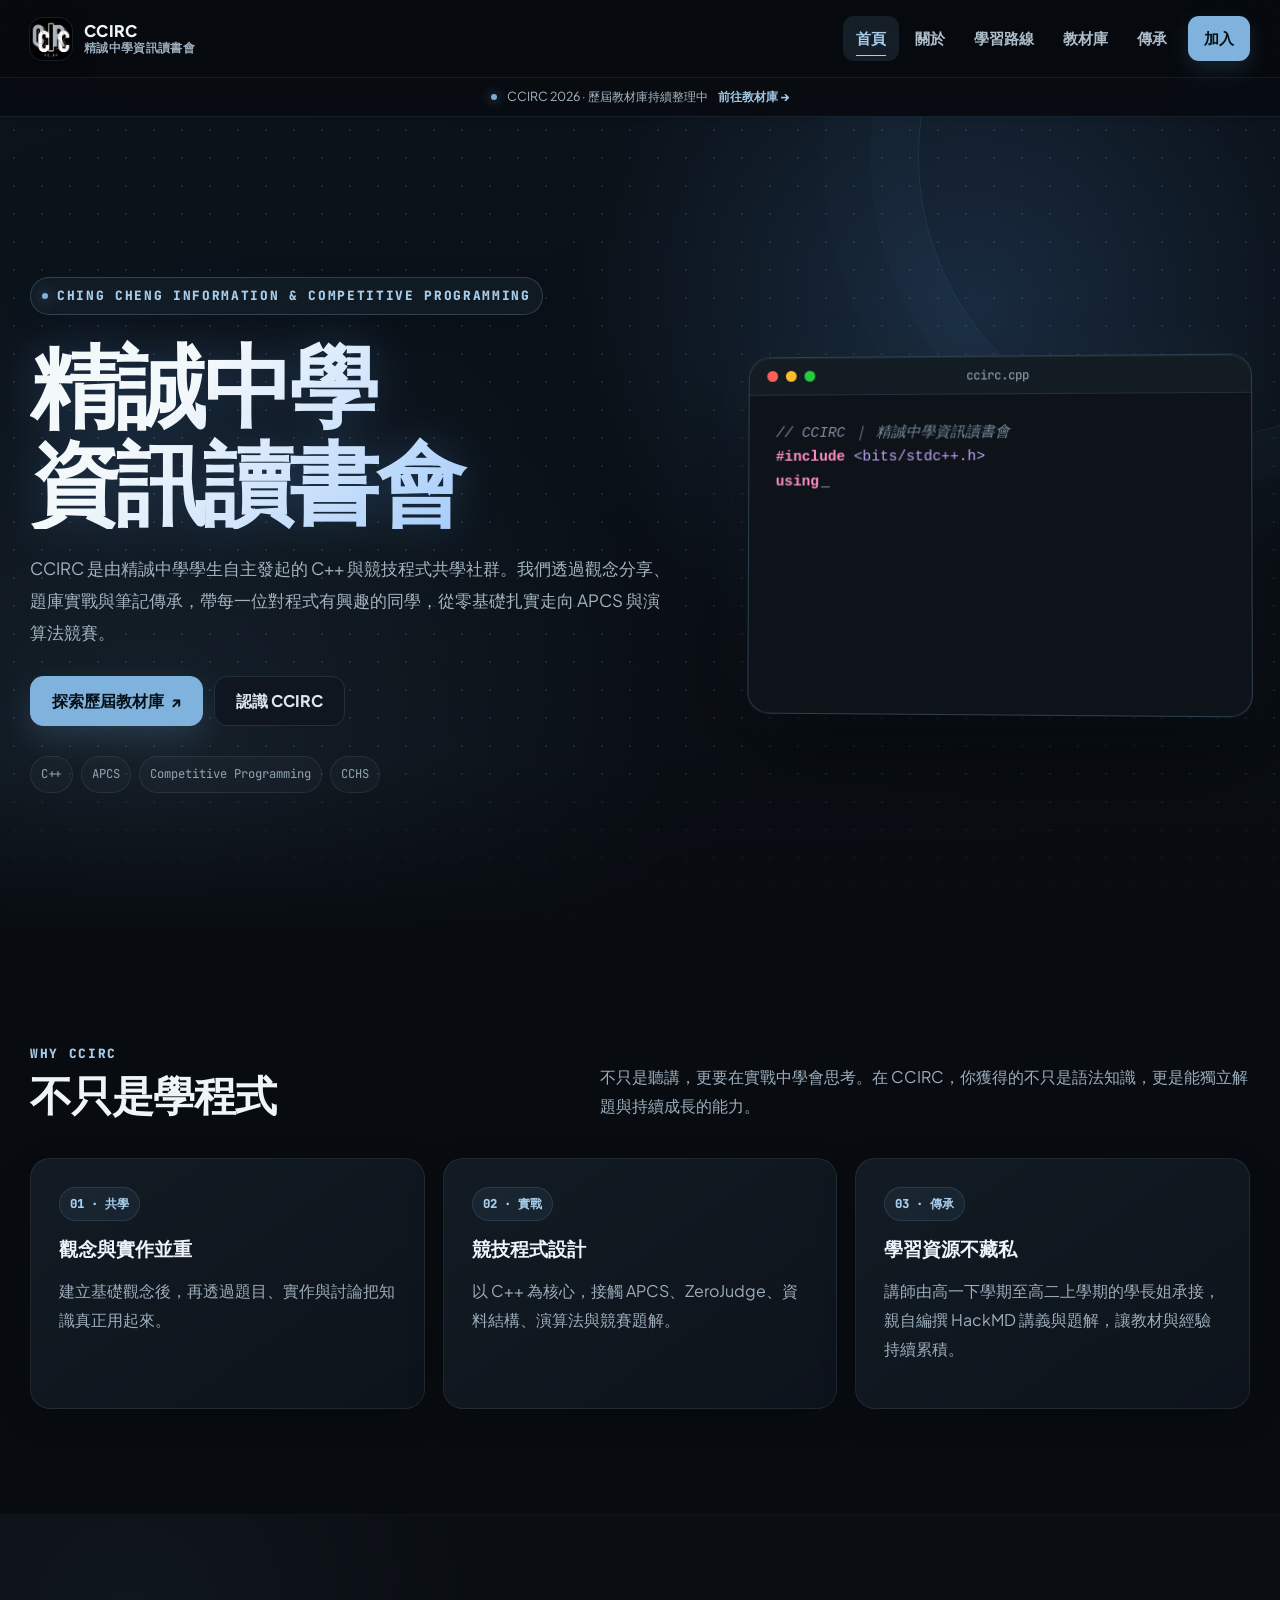
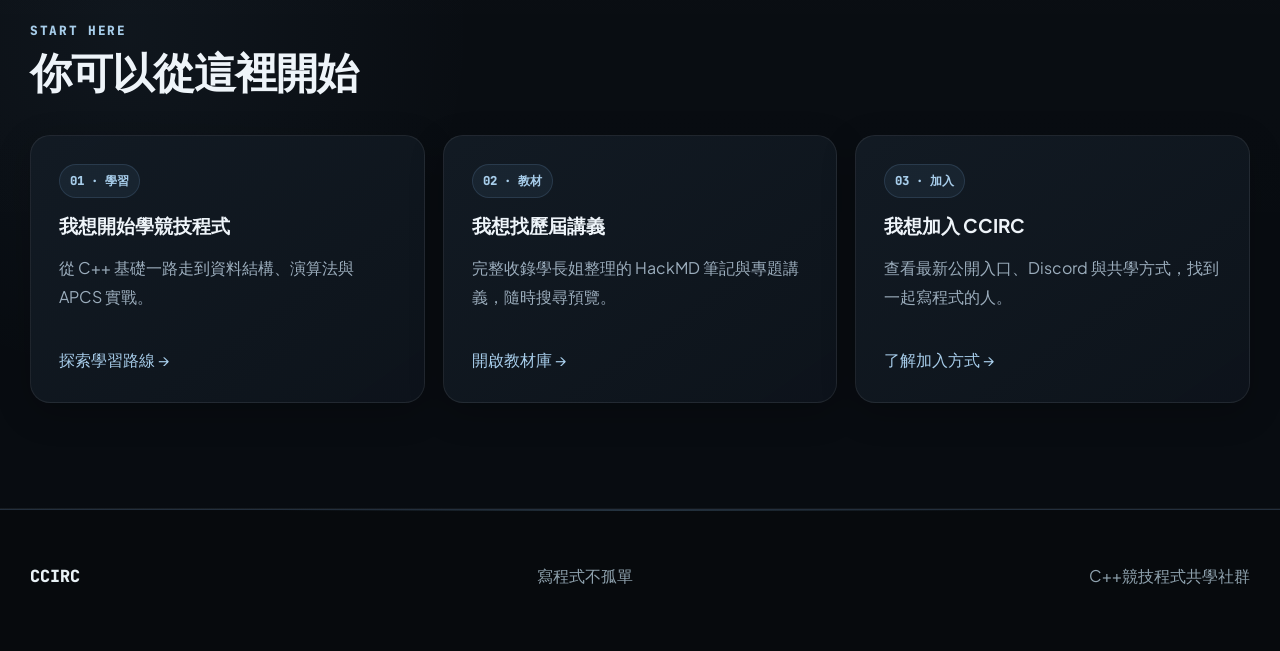
==== commit ddddc240: "Add files via upload" ====
--- a/index.html
+++ b/index.html
@@ -22,9 +22,9 @@
   <link rel="stylesheet" href="css/style.css">
   <meta property="og:title" content="精誠中學資訊讀書會 CCIRC｜C++ 競技程式共學社群">
   <meta property="og:description" content="精誠中學資訊讀書會 CCIRC｜C++ 競技程式共學社群，整理歷屆教材、競賽經驗與學習資源。">
-  <meta property="og:type" content="website"><meta property="og:image" content="images/logo.png"><meta name="twitter:image" content="images/logo.png">
+  <meta property="og:type" content="website"><meta property="og:url" content="https://cchs-ccirc.github.io/CCIRC-Website/"><meta property="og:image" content="https://cchs-ccirc.github.io/CCIRC-Website/images/logo.png"><meta name="twitter:image" content="https://cchs-ccirc.github.io/CCIRC-Website/images/logo.png">
   <meta name="twitter:card" content="summary">
-  <script type="application/ld+json">{"@context":"https://schema.org","@graph":[{"@type":"Organization","name":"精誠中學資訊讀書會 CCIRC","description":"C++ 競技程式共學社群。","logo":"https://ccirc.example.com/images/logo.png","sameAs":["https://www.instagram.com/cchs.ccirc115/","https://hackmd.io/@ccirc","https://hackmd.io/@ccirc3"]},{"@type":"WebSite","name":"精誠中學資訊讀書會 CCIRC","inLanguage":"zh-Hant"}]}</script>
+  <script type="application/ld+json">{"@context":"https://schema.org","@graph":[{"@type":"Organization","name":"精誠中學資訊讀書會 CCIRC","description":"C++ 競技程式共學社群。","url":"https://cchs-ccirc.github.io/CCIRC-Website/","logo":"https://cchs-ccirc.github.io/CCIRC-Website/images/logo.png","sameAs":["https://www.instagram.com/cchs.ccirc115/","https://hackmd.io/@ccirc","https://hackmd.io/@ccirc3"]},{"@type":"WebSite","name":"精誠中學資訊讀書會 CCIRC","inLanguage":"zh-Hant"}]}</script>
 </head>
 <body>
 <a class="skip-link" href="#main-content">跳到主要內容</a>
--- a/css/style.css
+++ b/css/style.css
@@ -175,6 +175,11 @@
 .resource-card{display:flex;flex-direction:column}
 .resource-card h3{overflow-wrap:anywhere;margin-top:14px}
 .resource-card p{font-size:.94rem;overflow-wrap:anywhere;flex:1 0 auto}
+.resource-search-status{margin:-10px 0 18px;color:var(--muted);font-size:.86rem}
+.resource-card .resource-snippet{line-height:1.75}
+.resource-card mark{background:rgba(127,179,221,.22);color:var(--text);padding:1px 3px;border-radius:4px;font-weight:800}
+.search-match-badge{display:inline-flex;align-items:center;padding:4px 8px;border-radius:999px;background:rgba(127,179,221,.12);color:var(--brand-glow);font-size:.72rem;font-weight:800}
+
 .tags{display:flex;gap:7px;flex-wrap:wrap}
 .actions{display:flex;gap:8px;flex-wrap:wrap;margin-top:17px}
 .small-btn{padding:8px 12px;font-size:.88rem}
@@ -461,10 +466,10 @@
 .ccirc-reveal:nth-child(4){transition-delay:210ms}
 
 .scroll-progress{
-  position:fixed;left:0;top:0;height:2px;width:100%;z-index:9999;
+  position:fixed;left:0;top:0;height:4px;width:100%;z-index:9999;
   transform-origin:left center;transform:scaleX(0);
-  background:linear-gradient(90deg,var(--brand),var(--brand-strong));
-  box-shadow:0 0 12px rgba(127,179,221,.5);
+  background:linear-gradient(90deg, #9d00ff, #0080ff);;
+  box-shadow:0 0 14px rgba(127,179,221,.5);
 }
 
 .modal-box{border-radius:22px;box-shadow:0 40px 120px rgba(0,0,0,.65)}
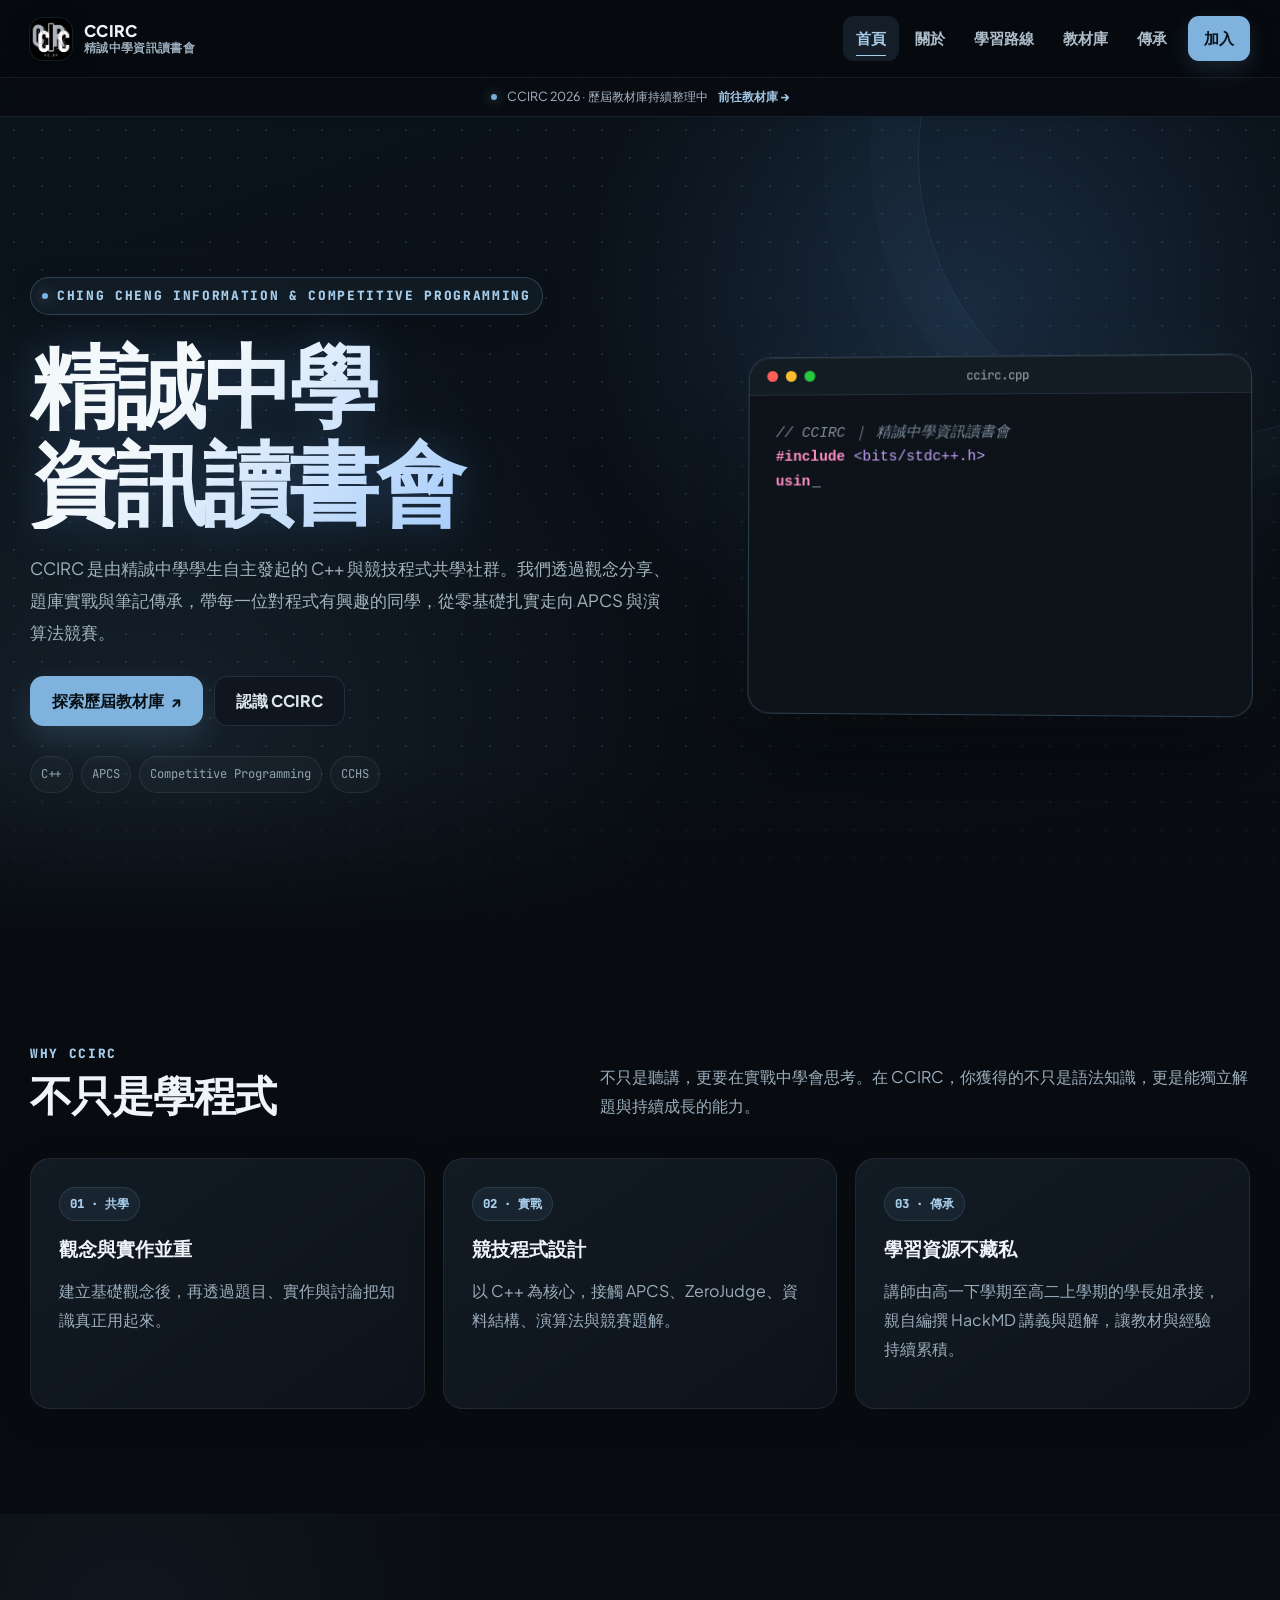
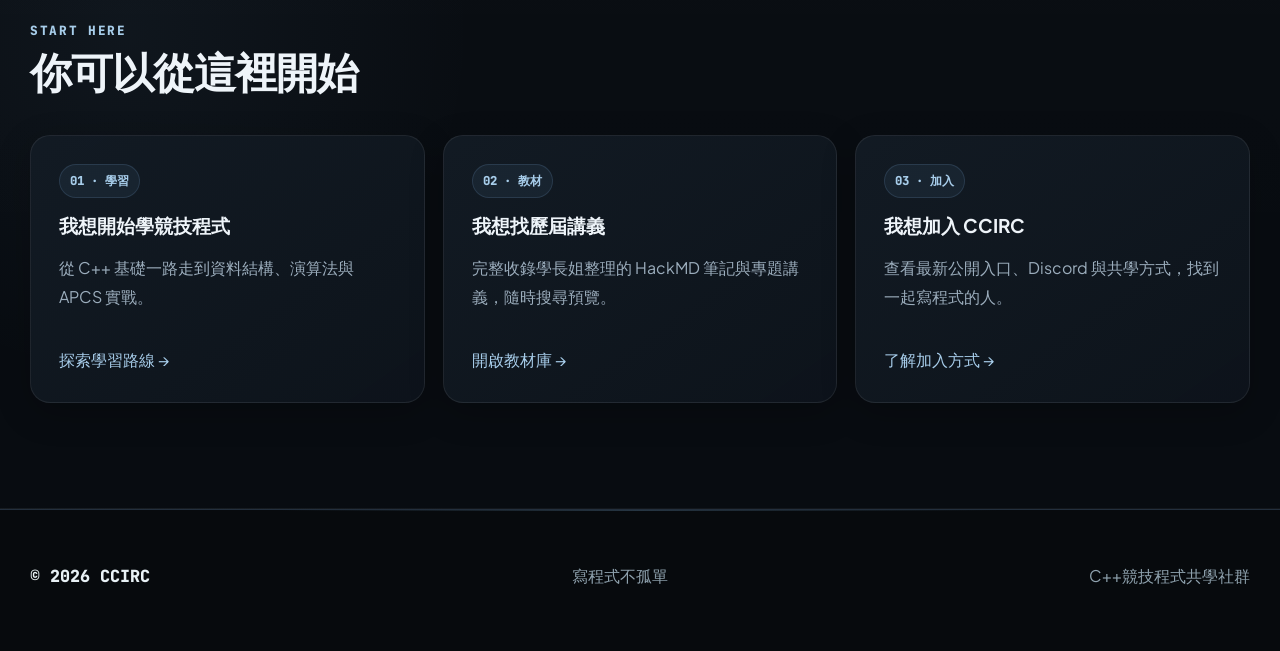
==== commit aa1f00f7: "Update index.html" ====
--- a/index.html
+++ b/index.html
@@ -131,7 +131,7 @@
 
 <footer class="site-footer">
   <div class="wrap footer-inner">
-    <span class="footer-brand">CCIRC</span>
+    <span class="footer-brand">© 2026 CCIRC</span>
     <span>寫程式不孤單</span>
     <span>C++競技程式共學社群</span>
   </div>
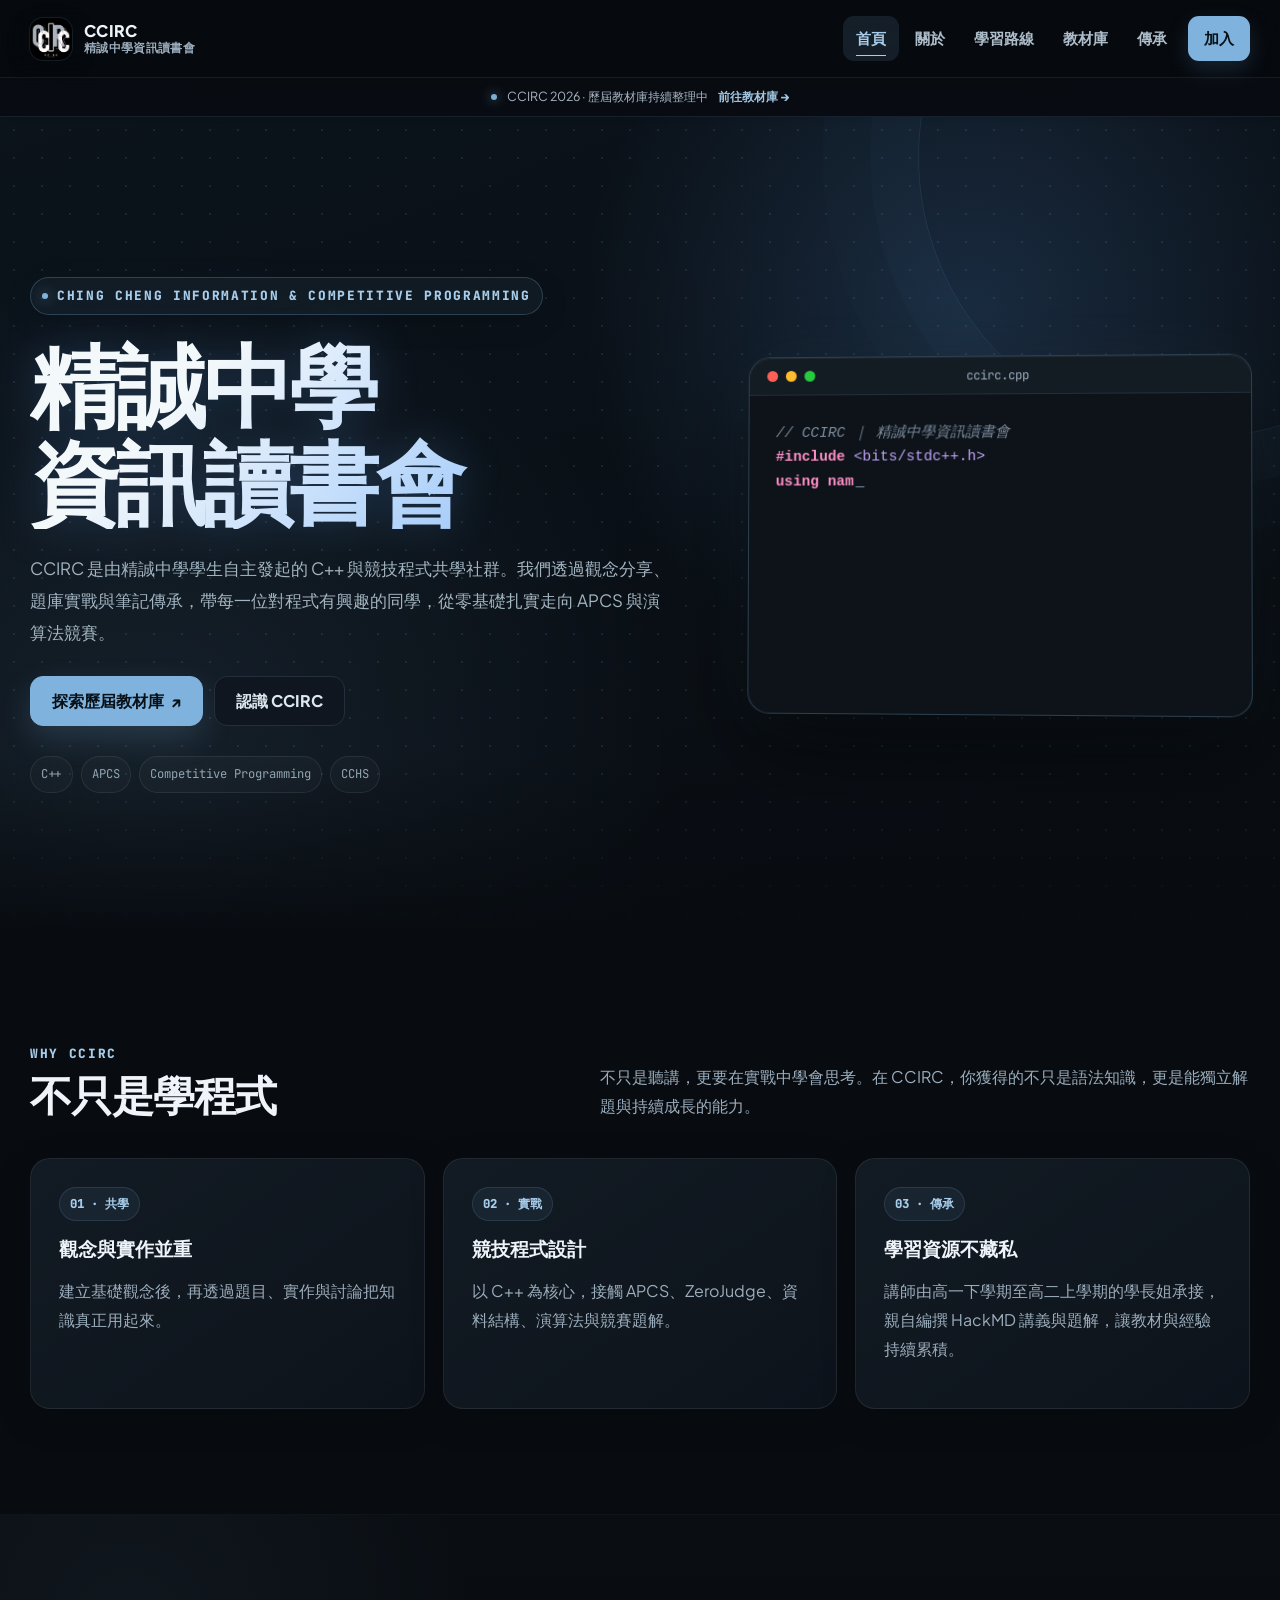
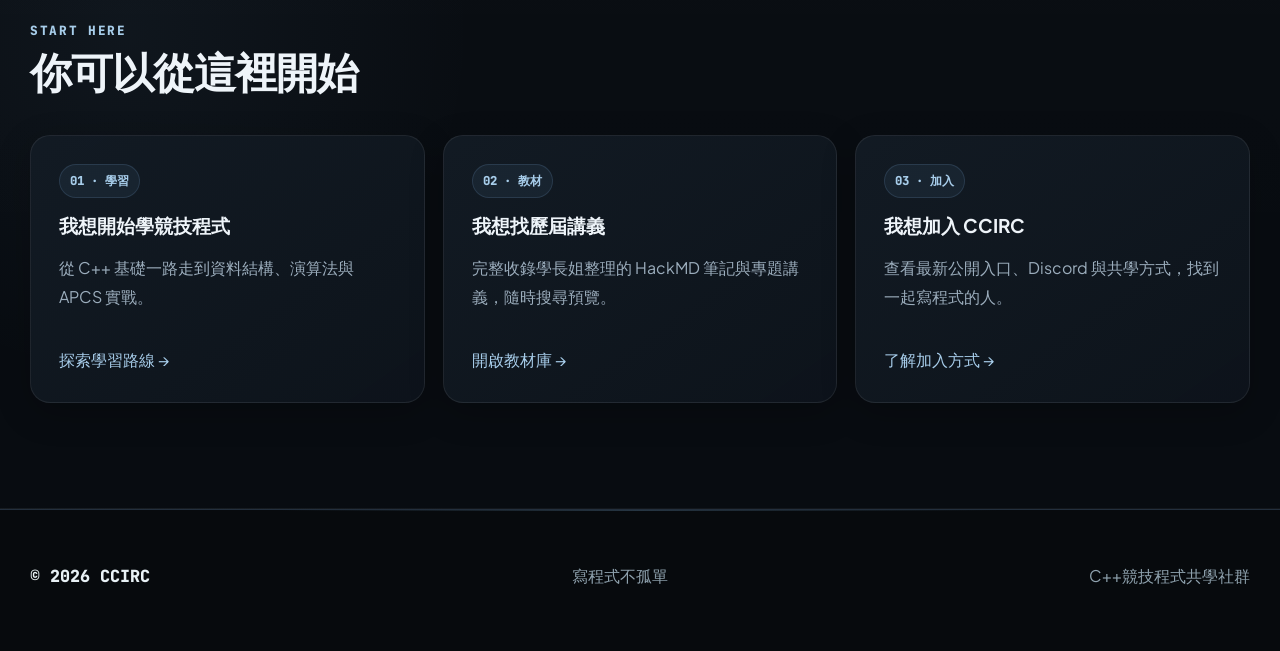
==== commit 0bd26a4d: "Update index.html" ====
--- a/index.html
+++ b/index.html
@@ -131,7 +131,7 @@
 
 <footer class="site-footer">
   <div class="wrap footer-inner">
-    <span class="footer-brand">© 2026 CCIRC</span>
+    <span class="footer-brand">©️ 2026 CCIRC</span>
     <span>寫程式不孤單</span>
     <span>C++競技程式共學社群</span>
   </div>
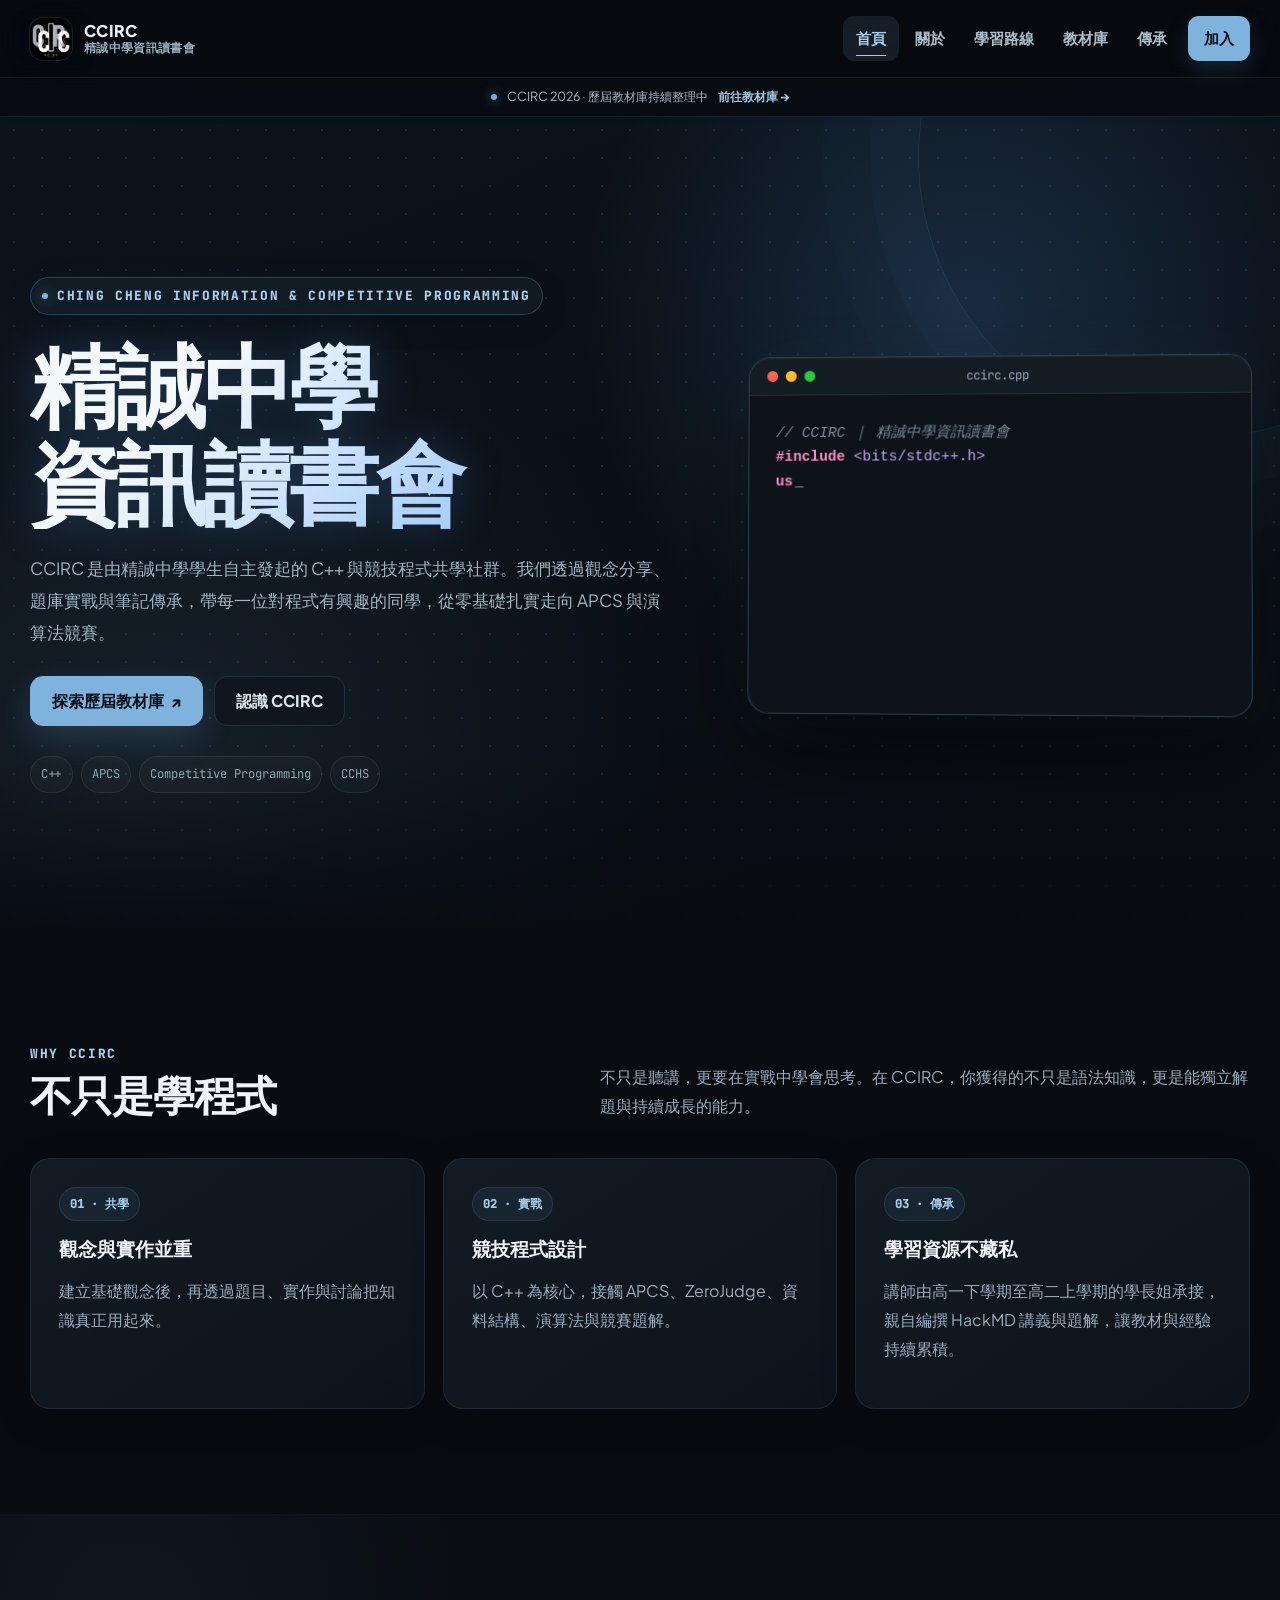
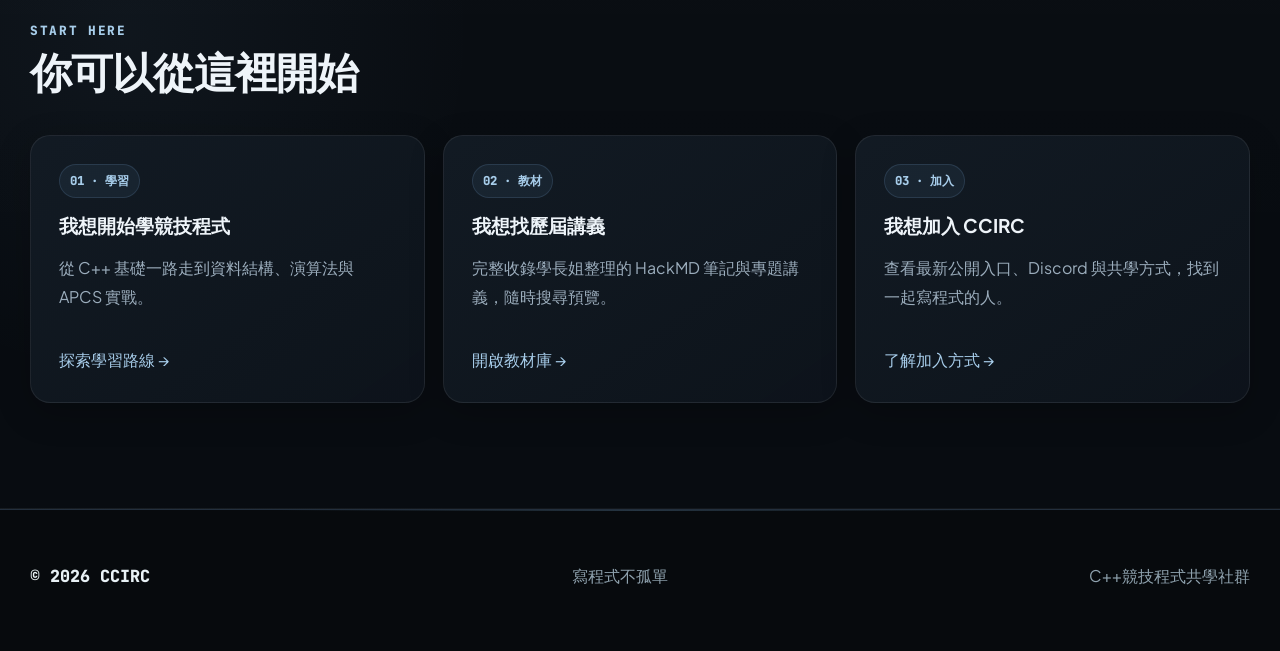
==== commit 50253596: "Update index.html" ====
--- a/index.html
+++ b/index.html
@@ -7,24 +7,142 @@
     window.dataLayer = window.dataLayer || [];
     function gtag(){dataLayer.push(arguments);}
     gtag('js', new Date());
-  
+
     gtag('config', 'G-T9XY0K5D8R');
   </script>
-  
-  <meta name="google-site-verification" content="6H_nYZT_X8BZEgscXC9FrUZGqtCmU8B-8kGt2XJng6M" />
-  
+
+  <!-- Google Search Console verification -->
+  <meta
+    name="google-site-verification"
+    content="6H_nYZT_X8BZEgscXC9FrUZGqtCmU8B-8kGt2XJng6M"
+  />
+
+  <!-- Basic SEO -->
   <meta charset="utf-8">
-  <meta name="viewport" content="width=device-width,initial-scale=1">
-  <title>精誠中學資訊讀書會 CCIRC</title>
-  <meta name="description" content="精誠中學資訊讀書會 CCIRC｜C++ 競技程式共學社群，整理歷屆教材、競賽經驗與學習資源。">
+  <meta name="viewport" content="width=device-width, initial-scale=1">
+
+  <title>精誠中學資訊讀書會 CCIRC｜C++ 競技程式共學社群</title>
+
+  <meta
+    name="description"
+    content="精誠中學資訊讀書會 CCIRC｜C++ 競技程式共學社群，整理歷屆教材、競賽經驗與學習資源。"
+  >
+
+  <meta name="robots" content="index, follow">
+
+  <!-- Canonical -->
+  <link
+    rel="canonical"
+    href="https://cchs-ccirc.github.io/CCIRC-Website/"
+  >
+
+  <!-- Theme -->
   <meta name="theme-color" content="#080c11">
-  <link rel="icon" href="favicon.ico" sizes="any"><link rel="icon" type="image/png" sizes="32x32" href="images/favicon-32.png"><link rel="icon" type="image/png" sizes="16x16" href="images/favicon-16.png"><link rel="apple-touch-icon" href="images/apple-touch-icon.png">
+
+  <!-- Favicon -->
+  <link rel="icon" href="favicon.ico" sizes="any">
+  <link
+    rel="icon"
+    type="image/png"
+    sizes="32x32"
+    href="images/favicon-32.png"
+  >
+  <link
+    rel="icon"
+    type="image/png"
+    sizes="16x16"
+    href="images/favicon-16.png"
+  >
+  <link
+    rel="apple-touch-icon"
+    href="images/apple-touch-icon.png"
+  >
+
+  <!-- Stylesheet -->
   <link rel="stylesheet" href="css/style.css">
-  <meta property="og:title" content="精誠中學資訊讀書會 CCIRC｜C++ 競技程式共學社群">
-  <meta property="og:description" content="精誠中學資訊讀書會 CCIRC｜C++ 競技程式共學社群，整理歷屆教材、競賽經驗與學習資源。">
-  <meta property="og:type" content="website"><meta property="og:url" content="https://cchs-ccirc.github.io/CCIRC-Website/"><meta property="og:image" content="https://cchs-ccirc.github.io/CCIRC-Website/images/logo.png"><meta name="twitter:image" content="https://cchs-ccirc.github.io/CCIRC-Website/images/logo.png">
+
+  <!-- Open Graph -->
+  <meta
+    property="og:title"
+    content="精誠中學資訊讀書會 CCIRC｜C++ 競技程式共學社群"
+  >
+
+  <meta
+    property="og:description"
+    content="精誠中學資訊讀書會 CCIRC｜C++ 競技程式共學社群，整理歷屆教材、競賽經驗與學習資源。"
+  >
+
+  <meta property="og:type" content="website">
+
+  <meta
+    property="og:url"
+    content="https://cchs-ccirc.github.io/CCIRC-Website/"
+  >
+
+  <meta
+    property="og:image"
+    content="https://cchs-ccirc.github.io/CCIRC-Website/images/logo.png"
+  >
+
+  <meta
+    property="og:site_name"
+    content="CCIRC｜精誠中學資訊讀書會"
+  >
+
+  <meta
+    property="og:locale"
+    content="zh_TW"
+  >
+
+  <!-- Twitter / X -->
   <meta name="twitter:card" content="summary">
-  <script type="application/ld+json">{"@context":"https://schema.org","@graph":[{"@type":"Organization","name":"精誠中學資訊讀書會 CCIRC","description":"C++ 競技程式共學社群。","url":"https://cchs-ccirc.github.io/CCIRC-Website/","logo":"https://cchs-ccirc.github.io/CCIRC-Website/images/logo.png","sameAs":["https://www.instagram.com/cchs.ccirc115/","https://hackmd.io/@ccirc","https://hackmd.io/@ccirc3"]},{"@type":"WebSite","name":"精誠中學資訊讀書會 CCIRC","inLanguage":"zh-Hant"}]}</script>
+
+  <meta
+    name="twitter:title"
+    content="精誠中學資訊讀書會 CCIRC｜C++ 競技程式共學社群"
+  >
+
+  <meta
+    name="twitter:description"
+    content="精誠中學資訊讀書會 CCIRC｜C++ 競技程式共學社群，整理歷屆教材、競賽經驗與學習資源。"
+  >
+
+  <meta
+    name="twitter:image"
+    content="https://cchs-ccirc.github.io/CCIRC-Website/images/logo.png"
+  >
+
+  <!-- Structured Data -->
+  <script type="application/ld+json">
+  {
+    "@context": "https://schema.org",
+    "@graph": [
+      {
+        "@type": "Organization",
+        "@id": "https://cchs-ccirc.github.io/CCIRC-Website/#organization",
+        "name": "精誠中學資訊讀書會 CCIRC",
+        "description": "C++ 競技程式共學社群。",
+        "url": "https://cchs-ccirc.github.io/CCIRC-Website/",
+        "logo": "https://cchs-ccirc.github.io/CCIRC-Website/images/logo.png",
+        "sameAs": [
+          "https://www.instagram.com/cchs.ccirc115/",
+          "https://hackmd.io/@ccirc",
+          "https://hackmd.io/@ccirc3"
+        ]
+      },
+      {
+        "@type": "WebSite",
+        "@id": "https://cchs-ccirc.github.io/CCIRC-Website/#website",
+        "name": "精誠中學資訊讀書會 CCIRC",
+        "url": "https://cchs-ccirc.github.io/CCIRC-Website/",
+        "inLanguage": "zh-Hant",
+        "publisher": {
+          "@id": "https://cchs-ccirc.github.io/CCIRC-Website/#organization"
+        }
+      }
+    ]
+  }
+  </script>
 </head>
 <body>
 <a class="skip-link" href="#main-content">跳到主要內容</a>
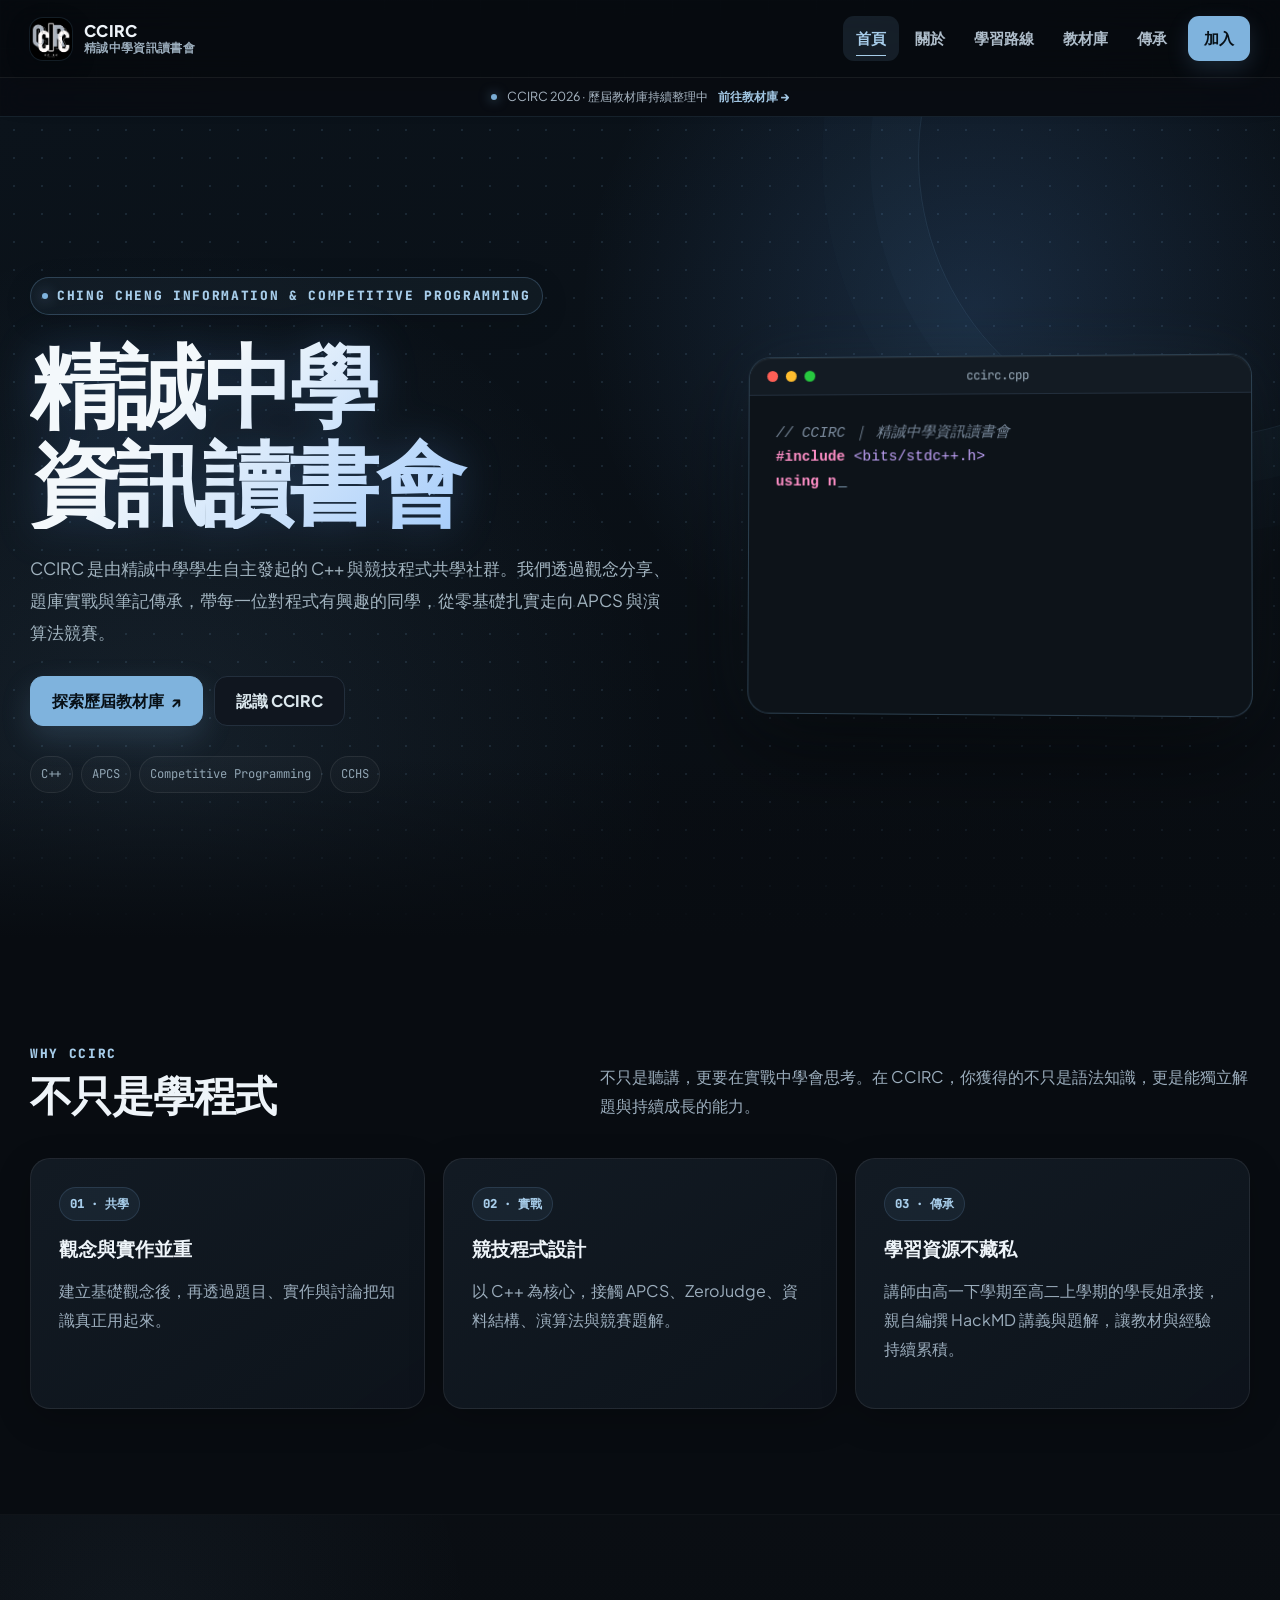
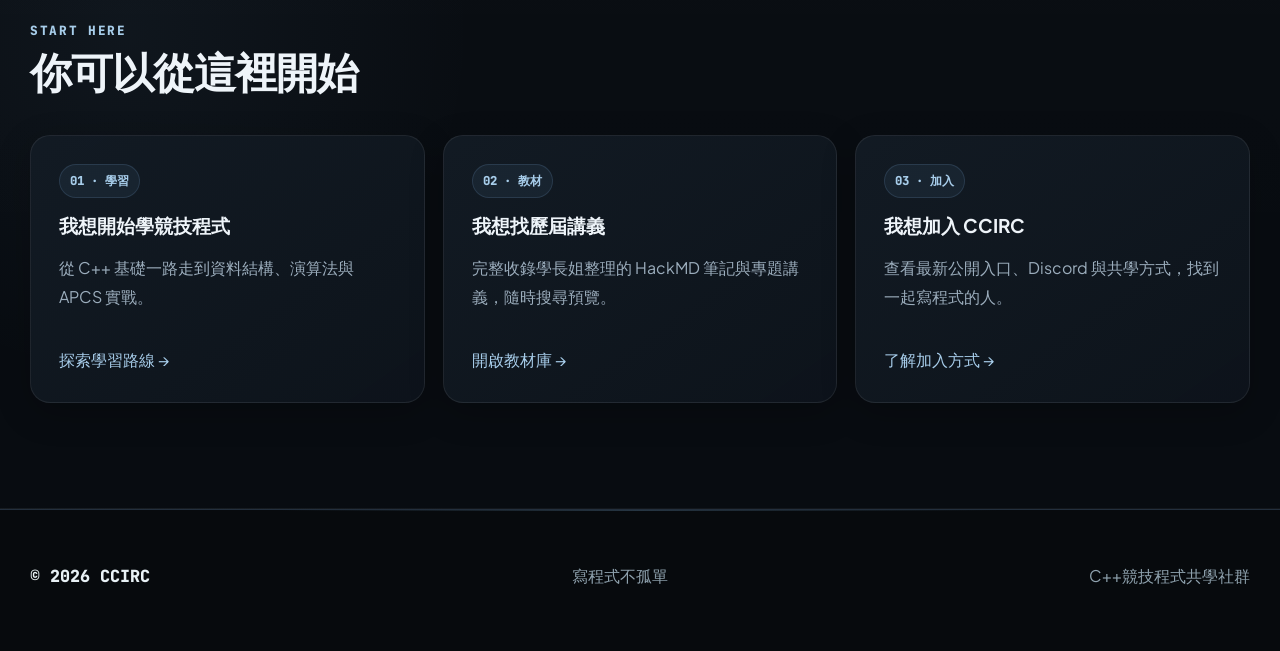
==== commit dfb1b77c: "Update index.html" ====
--- a/index.html
+++ b/index.html
@@ -125,7 +125,7 @@
         "url": "https://cchs-ccirc.github.io/CCIRC-Website/",
         "logo": "https://cchs-ccirc.github.io/CCIRC-Website/images/logo.png",
         "sameAs": [
-          "https://www.instagram.com/cchs.ccirc115/",
+          "https://www.instagram.com/cchs_ccirc2026/",
           "https://hackmd.io/@ccirc",
           "https://hackmd.io/@ccirc3"
         ]
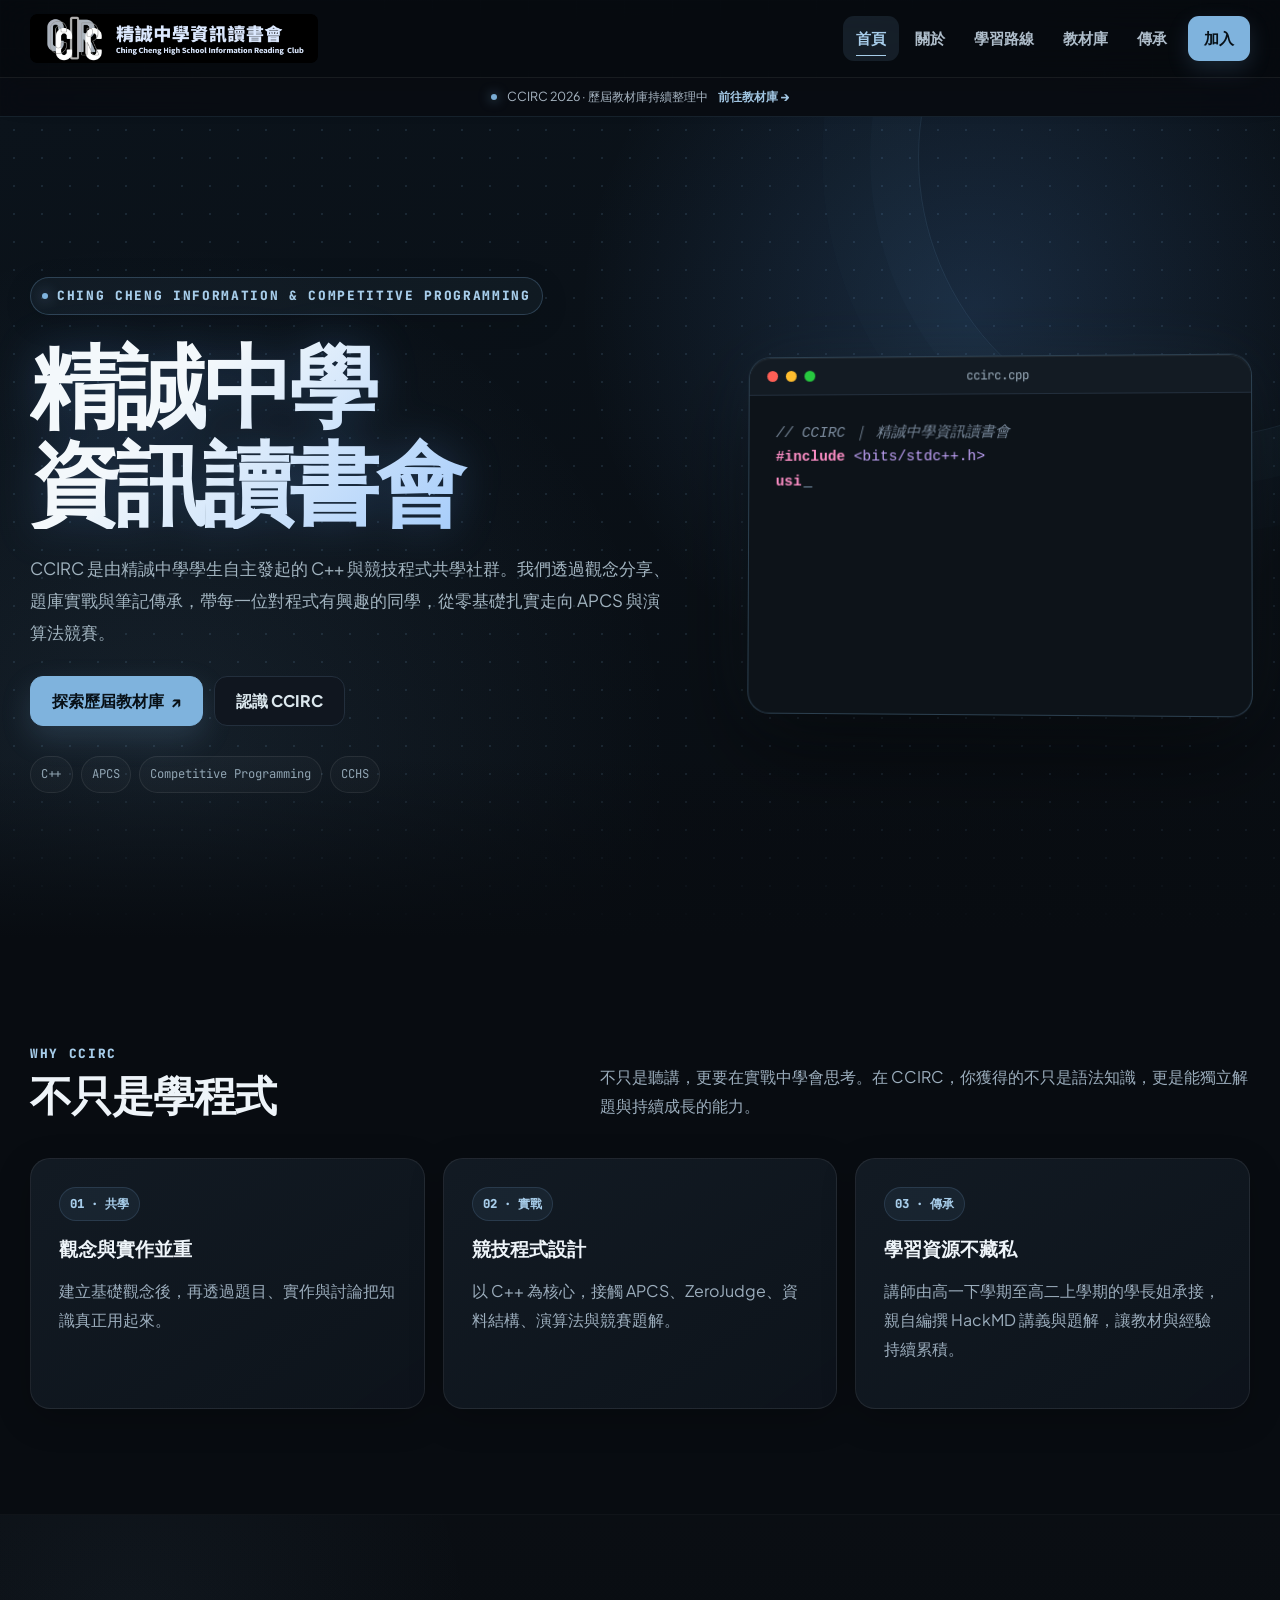
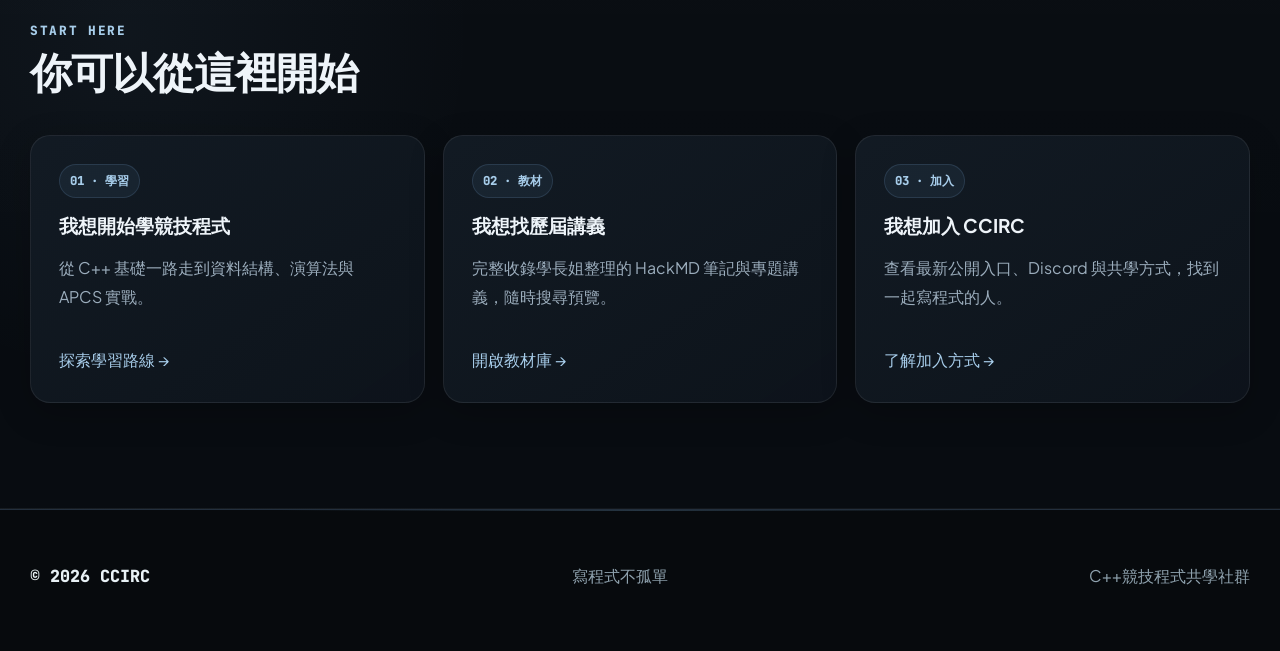
==== commit 63c869fd: "Add files via upload" ====
--- a/index.html
+++ b/index.html
@@ -148,7 +148,7 @@
 <a class="skip-link" href="#main-content">跳到主要內容</a>
 <header class="site-header">
   <div class="wrap nav">
-    <a class="brand" href="index.html"><img class="brand-mark" src="images/logo.png" alt="CCIRC" width="44" height="44"><span class="brand-text"><span class="brand-title">CCIRC</span><span class="brand-sub">精誠中學資訊讀書會</span></span></a>
+    <a class="brand" href="index.html"><img class="brand-logo" src="images/ccirc-header-logo.png" alt="精誠中學資訊讀書會 CCIRC" width="288" height="50"></a>
     <button class="nav-toggle" aria-label="開啟網站選單" aria-expanded="false" aria-controls="site-nav">☰</button>
     <nav id="site-nav" class="nav-links" aria-label="主要選單">
       <a href="index.html">首頁</a><a href="pages/about.html">關於</a><a href="pages/learning.html">學習路線</a>
--- a/css/style.css
+++ b/css/style.css
@@ -39,11 +39,10 @@
 /* Header / Nav */
 .site-header{position:fixed;top:0;left:0;right:0;width:100%;height:var(--header-height);z-index:5000;background:rgba(7,10,14,.78);border-bottom:1px solid var(--line);backdrop-filter:blur(16px);-webkit-backdrop-filter:blur(16px)}
 .nav{height:100%;display:flex;align-items:center;justify-content:space-between;gap:18px}
-.brand{display:flex;align-items:center;gap:11px;font-weight:900;letter-spacing:.02em}
-.brand-mark{width:44px;height:44px;border-radius:14px;display:block;object-fit:cover;background:#000;flex:0 0 auto}
-.brand-text{display:flex;flex-direction:column;line-height:1.25}
-.brand-text .brand-title{font-size:1rem;color:var(--text)}
-.brand-text .brand-sub{font-size:.72rem;color:var(--muted);font-weight:700}
+.brand{display:flex;align-items:center;font-weight:900;letter-spacing:.02em;flex:0 0 auto}
+.brand-logo{width:288px;height:50px;display:block;object-fit:contain;object-position:left center;background:transparent}
+.brand-mark{display:none}
+.brand-text{display:none}
 .nav-links{display:flex;align-items:center;gap:4px}
 .nav-links a{padding:9px 12px;border-radius:11px;color:#b7c6cf;font-weight:700;font-size:.94rem;white-space:nowrap;transition:background .18s ease,color .18s ease}
 .nav-links a:hover,.nav-links a.active{background:var(--brand-soft);color:var(--brand-strong)}
@@ -465,6 +464,31 @@
 .ccirc-reveal:nth-child(3){transition-delay:140ms}
 .ccirc-reveal:nth-child(4){transition-delay:210ms}
 
+/* 教材庫：醒目的搜尋框 */
+.resource-toolbar{
+  gap:12px;padding:14px;border-color:var(--brand-line);
+  background:linear-gradient(135deg,rgba(127,179,221,.10),rgba(12,18,25,.78) 60%);
+  box-shadow:0 18px 46px rgba(0,0,0,.28),0 0 34px rgba(96,165,250,.10);
+}
+.resource-toolbar input[type="search"]{
+  min-height:58px;padding:0 18px 0 56px;font-size:1.05rem;font-weight:600;
+  border:2px solid rgba(127,179,221,.55);background-color:#0d141c;box-shadow:0 0 18px rgba(96,165,250,.12);
+  background-image:url("data:image/svg+xml,%3Csvg xmlns='http://www.w3.org/2000/svg' width='24' height='24' viewBox='0 0 24 24' fill='none' stroke='%23a7cdea' stroke-width='2.4' stroke-linecap='round' stroke-linejoin='round'%3E%3Ccircle cx='11' cy='11' r='7'/%3E%3Cpath d='m20 20-3.5-3.5'/%3E%3C/svg%3E");
+  background-repeat:no-repeat;background-position:18px center;background-size:22px;
+  text-overflow:ellipsis;
+  transition:border-color .18s ease,box-shadow .18s ease,background-color .18s ease;
+}
+.resource-toolbar input[type="search"]::placeholder{color:#8fa6b7}
+.resource-toolbar input[type="search"]:hover{border-color:var(--brand)}
+.resource-toolbar input[type="search"]:focus{
+  border-color:var(--brand-glow);background-color:#101a25;
+  box-shadow:0 0 0 4px rgba(96,165,250,.18),0 0 28px rgba(96,165,250,.22);
+}
+.resource-toolbar select{min-height:58px;font-weight:600}
+@media (max-width:640px){
+  .resource-toolbar input[type="search"]{min-height:54px;font-size:1rem}
+}
+
 .scroll-progress{
   position:fixed;left:0;top:0;height:4px;width:100%;z-index:9999;
   transform-origin:left center;transform:scaleX(0);
@@ -485,6 +509,8 @@
   .section{padding:82px 0}
 }
 @media (max-width:700px){
+  .brand-logo{width:220px;height:auto;max-height:44px}
+
   .wrap{width:min(100% - 28px,var(--ui-max))}
   .site-header{height:70px}
   .ccirc-announcement{top:70px}
